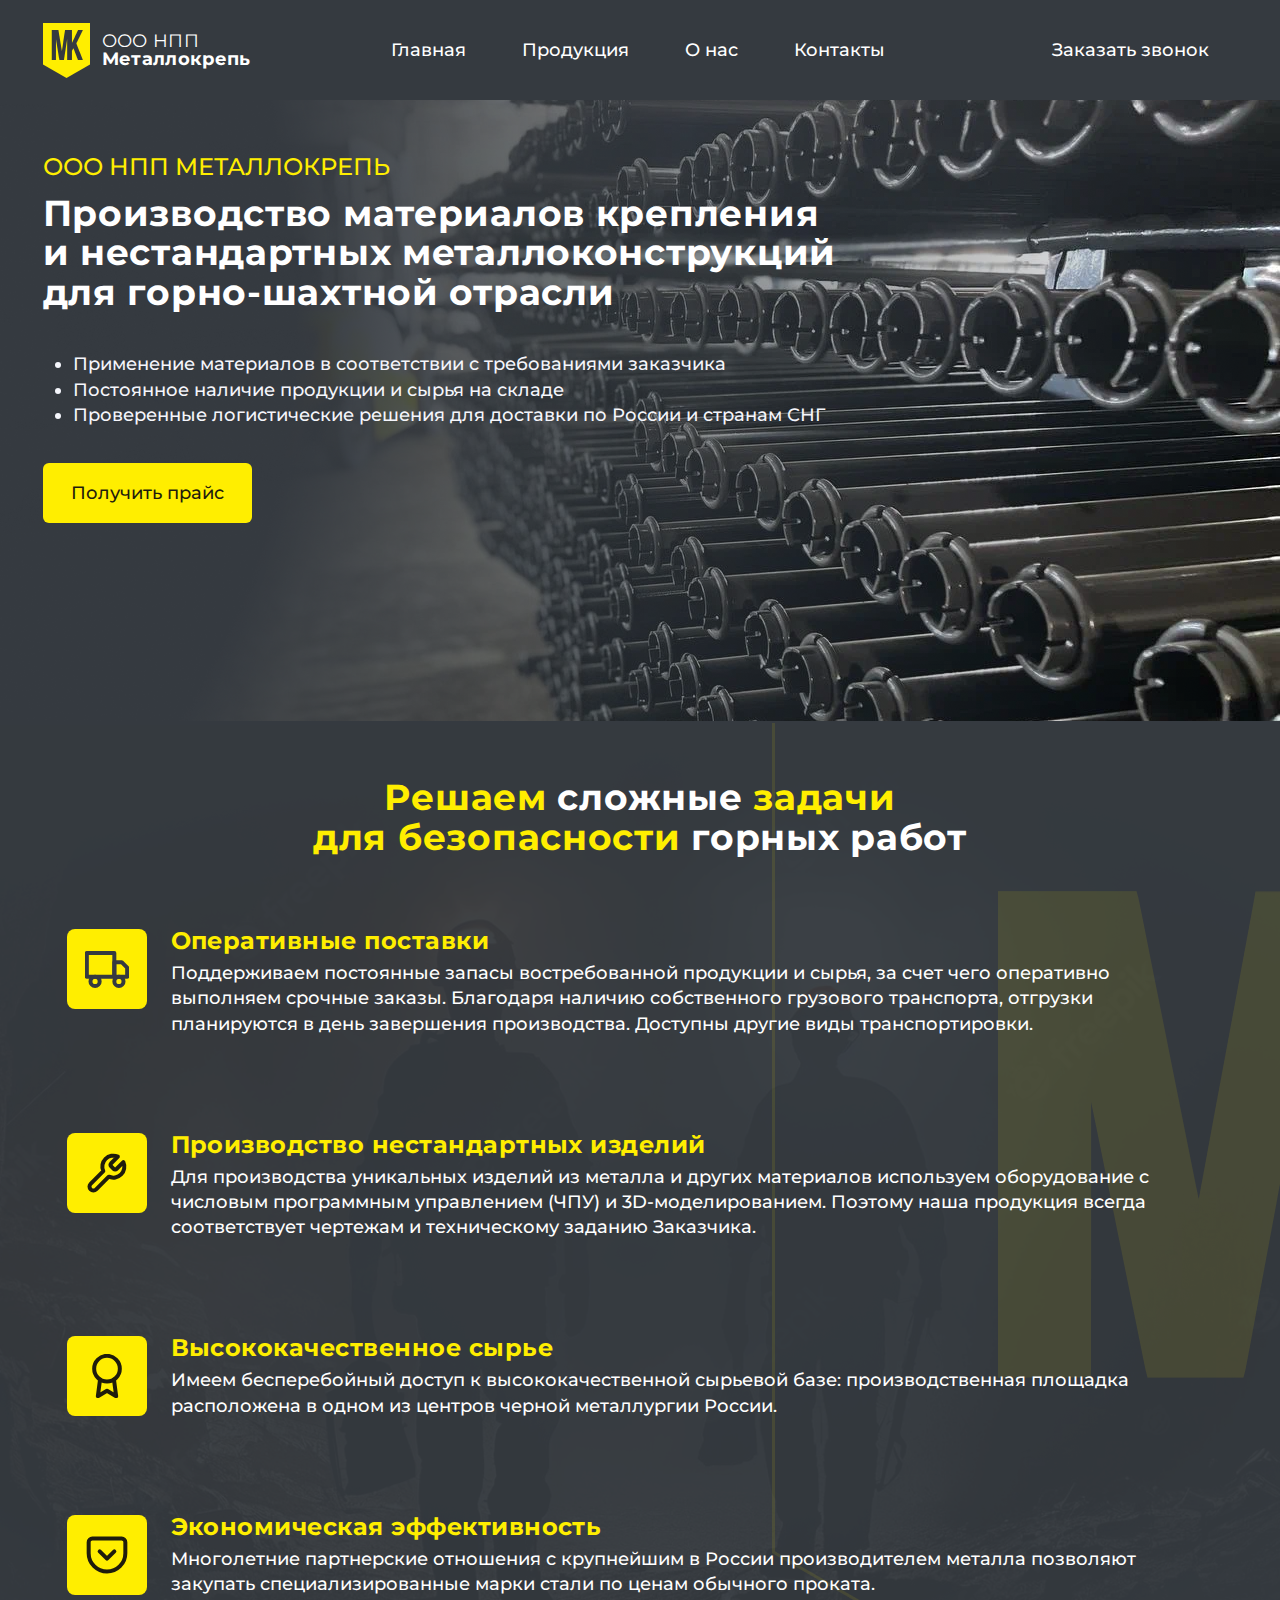
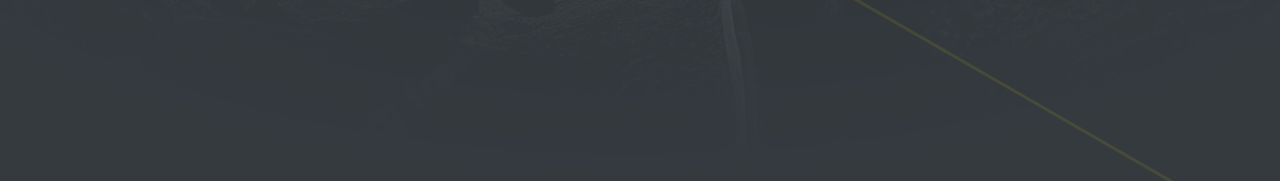
==== front-page.html @ 23a7e516 "feat: add features-section html css" ====
<!DOCTYPE html>
<html lang="en">

<head>
	<title>Металлокрепь</title>
	<meta charset="UTF-8">
	<meta name="viewport" content="width=device-width, initial scale=1.0">
	<link href="https://fonts.googleapis.com/css?family=Montserrat:400,500,700&display=swap" rel="stylesheet" />
	<link rel="stylesheet" href="/assets/css/style.css">
	<link rel="stylesheet" href="https://cdnjs.cloudflare.com/ajax/libs/font-awesome/6.4.0/css/all.min.css"
		integrity="sha512-iecdLmaskl7CVkqkXNQ/ZH/XLlvWZOJyj7Yy7tcenmpD1ypASozpmT/E0iPtmFIB46ZmdtAc9eNBvH0H/ZpiBw=="
		crossorigin="anonymous" referrerpolicy="no-referrer" />
</head>

<!-- <form class="form-main" action="#">
	<div class="form-main__caption P2">
		<p class="form-main__caption-title">В комплекс работ входит:</p>
		<ul class="form-main__caption-list">
			<li class="form-main__list-item">Анализ материалов</li>
			<li class="form-main__list-item">Создание инженерной 3D-модели</li>
			<li class="form-main__list-item">Разработка конструкторской документации</li>
			<li class="form-main__list-item">Изготовление и тестирование прототипа изделия</li>
		</ul>
	</div>
	<h3 class="form-main__title H3"></h3>
	<input class="form-main__name B1" type="text" name="name" placeholder="Имя" required>
	<input class="form-main__phonenumber B1" type="tel" name="phone" placeholder="Ваш номер" required>
	<button name="form-sender" class="form-main__button button button_black" type="submit"
		value="ok"></button>
</form> -->

<!-- <div class="list-item">
	<div class="list-item__content">
		<div class="list-item__title H3"></div>
		<div class="list-item__text P2"></div>
	</div>
</div> -->

<body>
	<div class="wrapper">
		<header class="header">
			<div class="header__container">
				<a href="#" class="header__logo">
					<div class="header__logo-img"><img src="/assets/images/logo.svg" alt=""></div>
					<h4 class="header__logo-text H4"><span>ООО НПП</span><br>Металлокрепь</h4>
				</a>
				<nav class="header__menu">
					<ul class="header__menu-list">
						<li class="header__menu-list-item"><a class="ghost-button" href="#">Главная</a></li>
						<li class="header__menu-list-item"><a class="ghost-button" href="#">Продукция</a></li>
						<li class="header__menu-list-item"><a class="ghost-button" href="#">О нас</a></li>
						<li class="header__menu-list-item"><a class="ghost-button" href="#">Контакты</a></li>
					</ul>
				</nav>
				<a href="#" class="header__button ghost-button">Заказать звонок</a>
			</div>
		</header>
		<main class="main">
			<section class="intro">
				<div class="intro__container">
					<div class="intro__content">
						<p class="intro__caption P1">ООО НПП МЕТАЛЛОКРЕПЬ</p>
						<h2 class="intro__title H2">Производство материалов крепления и нестандартных металлоконструкций для
							горно-шахтной отрасли</h2>
						<ul class="intro__list P2">
							<li class="intro__list-item">Применение материалов в соответствии с требованиями заказчика</li>
							<li class="intro__list-item">Постоянное наличие продукции и сырья на складе</li>
							<li class="intro__list-item">Проверенные логистические решения для доставки по России и странам СНГ
							</li>
						</ul>
						<a href="#" class="intro__button button button_yellow">Получить прайс</a>
					</div>
				</div>
			</section>
			<section class="features">
				<div class="features__container">
					<h2 class="features__title H2">Решаем <span>сложные</span> задачи<br>для безопасности <span>горных	работ</span></h2>
					<ul class="features__list">
						<li class="features__list-item list-item list-item_truck">
							<div class="list-item__content">
								<h3 class="list-item__title H3">Оперативные поставки</h3>
								<p class="list-item__text P2">Поддерживаем постоянные запасы востребованной продукции и сырья, за счет чего оперативно выполняем срочные заказы. Благодаря наличию собственного грузового транспорта, отгрузки планируются в день завершения производства. Доступны другие виды транспортировки.</p>
							</div>
						</li>
						<li class="features__list-item list-item list-item_spanner">
							<div class="list-item__content">
								<h3 class="list-item__title H3">Производство нестандартных изделий</h3>
								<p class="list-item__text P2">Для производства уникальных изделий из металла и других материалов используем оборудование с числовым программным управлением (ЧПУ) и 3D-моделированием. Поэтому наша продукция всегда соответствует чертежам и техническому заданию Заказчика.</p>
							</div>
						</li>
						<li class="features__list-item list-item list-item_award">
							<div class="list-item__content">
								<h3 class="list-item__title H3">Высококачественное сырье</h3>
								<p class="list-item__text P2">Имеем бесперебойный доступ к высококачественной сырьевой базе: производственная площадка расположена в одном из центров черной металлургии России.</p>
							</div>
						</li>
						<li class="features__list-item list-item list-item_pocket">
							<div class="list-item__content">
								<h3 class="list-item__title H3">Экономическая эффективность</h3>
								<p class="list-item__text P2">Многолетние партнерские отношения с крупнейшим в России производителем металла позволяют закупать специализированные марки стали по ценам обычного проката.</p>
							</div>
						</li>
					</ul>
				</div>
			</section>
			<section class="">
				<div class="__container">
				</div>
			</section>
			<section class="">
				<div class="__container">
				</div>
			</section>
			<section class="">
				<div class="__container">
				</div>
			</section>
			<section class="">
				<div class="__container">
				</div>
			</section>
		</main>
		<footer class="footer">
			<div class="footer__container">
			</div>
		</footer>
	</div>
</body>

</html>
---- assets/css/style.css ----
.form-main__phonenumber, .form-main__name {
  padding: 17px;
  color: var(--text-light);
  border-radius: 4px;
  background: var(--additional-blue-light);
}

/* ---------- support styles ---------- */
:root {
  --additional-white: #fff;
  --primary-yelow: #fe0;
  --additional-blue-light: #f5f6fc;
  --text-light: #353a40;
  --text-dark: #1f1c0c;
  --size-regular: 18px;
  --size-medium: 24px;
  --size-large: 36px;
}

html {
  scroll-behavior: smooth;
}

body {
  font-family: Montserrat;
}

.wrapper {
  min-height: 100%;
  display: flex;
  flex-direction: column;
  overflow: hidden;
  background-color: var(--text-light);
}
.wrapper .main {
  flex: 1 1 auto;
}

[class*=_container] {
  max-width: 1195px;
  margin: 0px auto;
  padding: 0 16px;
  box-sizing: content-box;
}

/* ---------- nulling styles ---------- */
* {
  padding: 0;
  margin: 0;
  border: 0;
}

*, *:before, *:after {
  box-sizing: border-box;
}

:focus, :active {
  outline: none;
}

a:focus, a:active {
  outline: none;
}

nav, footer, header, aside {
  display: block;
}

html, body {
  height: 100%;
  width: 100%;
  font-size: 100%;
  line-height: 1;
  font-size: 16px;
  -ms-text-size-adjust: 100%;
  -moz-text-size-adjust: 100%;
  -webkit-text-size-adjust: 100%;
}

input, button, textarea {
  font-family: inherit;
  margin: 0;
  box-sizing: border-box;
  width: 100%;
}

input::-ms-clear {
  display: none;
}

button {
  cursor: pointer;
}

button::-moz-focus-inner {
  padding: 0;
  border: 0;
}

a, a:visited {
  text-decoration: none;
}

a:hover {
  text-decoration: none;
}

ul li {
  list-style: none;
}

img {
  vertical-align: top;
}

h1, h2, h3, h4, h5, h6 {
  font-size: inherit;
  font-weight: inherit;
}

* {
  -webkit-tap-highlight-color: transparent;
}

/* ---------- bem blocks ---------- */ /* ---------- header ---------- */
.header {
  background: var(--text-light);
  position: absolute;
  top: 0;
  left: 0;
  width: 100%;
}
.header a {
  color: var(--additional-white);
}
.header__container {
  display: flex;
  align-items: center;
  justify-content: space-between;
  padding: 20px 0;
}
.header__logo {
  display: flex;
  align-items: center;
  gap: 12px;
}
.header__logo-text span {
  font-weight: 400;
}
.header__menu-list {
  display: flex;
  align-items: center;
}
.header__menu-list-item a {
  display: inline-block;
  height: 100%;
  width: 100%;
}

/* ---------- footer ---------- */
.H2 {
  font-family: Montserrat;
  font-size: var(--size-large);
  font-style: normal;
  font-weight: 700;
  line-height: 110%; /* 39.6px */
  letter-spacing: 0.72px;
}

.H3 {
  font-family: Montserrat;
  font-size: var(--size-medium);
  font-style: normal;
  font-weight: 700;
  line-height: 100%; /* 24px */
  letter-spacing: 0.48px;
}

.H4 {
  font-family: Montserrat;
  font-size: var(--size-regular);
  font-style: normal;
  font-weight: 700;
  line-height: 100%;
  letter-spacing: 0.36px;
}

.P1 {
  font-family: Montserrat;
  font-size: var(--size-medium);
  font-style: normal;
  font-weight: 500;
  line-height: 140%; /* 33.6px */
}

.P2 {
  font-family: Montserrat;
  font-size: var(--size-regular);
  font-style: normal;
  font-weight: 500;
  line-height: 140%; /* 25.2px */
}

.B1 {
  font-family: Montserrat;
  font-size: 18px;
  font-style: normal;
  font-weight: 500;
  line-height: normal;
}

.section-title {
  text-align: center;
  font-family: Montserrat;
  font-size: 48px;
  font-style: normal;
  font-weight: 700;
  line-height: 110%; /* 52.8px */
  letter-spacing: 0.96px;
  text-transform: uppercase;
}
.section-title_yellow {
  color: var(--primary-yelow);
}
.section-title_grey {
  color: var(--text-light);
}

.button {
  font-weight: 500;
  font-size: var(--size-regular);
  display: inline-flex;
  padding: 17px 24px;
  justify-content: center;
  align-items: center;
  border-radius: 6px;
  border: 4px solid rgba(255, 255, 255, 0);
  transition: color 0.3s, background 0.3s, border 0.3s;
}
.button_yellow {
  color: var(--text-dark);
  background: var(--primary-yelow);
}
.button_black {
  color: var(--additional-white);
  background: var(--text-dark);
}
.button:hover {
  background: #3dbf00;
  color: var(--additional-white);
}
.button:active {
  color: var(--text-dark);
  background: var(--primary-yelow);
  border: 4px solid rgba(56, 176, 0, 0.25);
}

.ghost-button {
  font-size: var(--size-regular);
  padding: 17px 24px;
  font-weight: 500;
  border-radius: 6px;
  border: 4px solid rgba(255, 255, 255, 0);
  transition: border 0.3s, color 0.3s;
}
.ghost-button:hover {
  color: var(--primary-yelow);
}
.ghost-button:active {
  border: 4px solid rgba(56, 176, 0, 0.25);
}

.list-item {
  display: flex;
  padding: 24px;
  gap: 24px;
}
.list-item__title {
  color: var(--primary-yelow);
}
.list-item__title:not(:last-child) {
  margin: 0px 0px 8px 0px;
}
.list-item__text {
  color: var(--additional-white);
}
.list-item::before {
  content: "";
  display: block;
  width: 80px;
  height: 80px;
  flex-shrink: 0;
  color: #353a40;
  background-color: var(--primary-yelow, #fe0);
  background-position: center;
  background-repeat: no-repeat;
  border-radius: 8px;
}
.list-item_truck::before {
  background-image: url(/assets/images/features/icons/truck.svg);
}
.list-item_spanner::before {
  background-image: url(/assets/images/features/icons/spanner.svg);
}
.list-item_award::before {
  background-image: url(/assets/images/features/icons/award.svg);
}
.list-item_pocket::before {
  background-image: url(/assets/images/features/icons/pocket.svg);
}
.list-item_file-text::before {
  background-image: url(/assets/images/about/icons/file-text.svg);
}
.list-item_settings::before {
  background-image: url(/assets/images/about/icons/settings.svg);
}
.list-item_star::before {
  background-image: url(/assets/images/about/icons/star.svg);
}

.li-check {
  display: flex;
  align-items: center;
  gap: 12px;
}
.li-check::before {
  content: "";
  display: block;
  width: 24px;
  height: 24px;
  flex-shrink: 0;
}
.li-check_white::before {
  background-image: url("data:image/svg+xml,%3Csvg xmlns='http://www.w3.org/2000/svg' width='25' height='25' viewBox='0 0 25 25' fill='none'%3E%3Cpath d='M20.5 6.24023L9.5 17.2402L4.5 12.2402' stroke='white' stroke-width='2' stroke-linecap='round' stroke-linejoin='round'/%3E%3C/svg%3E");
}
.li-check_yellow::before {
  background-image: url("data:image/svg+xml,%3Csvg xmlns='http://www.w3.org/2000/svg' width='24' height='25' viewBox='0 0 24 25' fill='none'%3E%3Cpath d='M20 6.5L9 17.5L4 12.5' stroke='%23FFEE00' stroke-width='2' stroke-linecap='round' stroke-linejoin='round'/%3E%3C/svg%3E");
}
.li-check_dark::before {
  background-image: url("data:image/svg+xml,%3Csvg xmlns='http://www.w3.org/2000/svg' width='25' height='24' viewBox='0 0 25 24' fill='none'%3E%3Cpath d='M20.5 6L9.5 17L4.5 12' stroke='%231F1C0C' stroke-width='2' stroke-linecap='round' stroke-linejoin='round'/%3E%3C/svg%3E");
}

.form-main {
  padding: 24px;
  max-width: 516px;
  padding: 24px;
  border-radius: 8px;
  background: var(--text-light);
  box-shadow: 0px 16px 64px 0px rgba(30, 47, 64, 0.09);
}
.form-main_hidden-caption .form-main__caption {
  display: none;
}
.form-main__caption {
  color: var(--additional-white);
  margin: 0px 0px 20px 0px;
}
.form-main__caption-title {
  font-weight: 700;
}
.form-main__caption-list {
  padding: 0 0 0 25px;
}
.form-main__list-item {
  list-style: disc;
}
.form-main__title {
  color: var(--additional-white);
  margin: 0px 0px 24px 0px;
}
.form-main__name {
  margin: 0px 0px 12px 0px;
}
.form-main__phonenumber {
  margin: 0px 0px 24px 0px;
}
.form-main__button {
  margin: 0px 0px 22px 0px;
}

/* =================================== intro =================================== */
.intro {
  background: url(/assets/images/intro_bg.png) right center no-repeat;
  padding: 150px 0 200px;
}
.intro__content {
  max-width: 813px;
}
.intro__caption {
  color: var(--primary-yelow);
  text-transform: uppercase;
  margin: 0px 0px 10px 0px;
}
.intro__title {
  color: var(--additional-white);
  margin: 0px 0px 40px 0px;
}
.intro__list {
  color: var(--additional-blue-light);
  padding: 0 0 0 30px;
  margin: 0px 0px 35px 0px;
}
.intro__list-item {
  list-style: disc;
}
.intro__button {
  display: inline-block;
}

/* =================================== features =================================== */
.features {
  padding: 55px 0 160px;
  background: url(/assets/images/features/features_bg_logo.png) right center no-repeat, url(/assets/images/features/features_bg.png) center no-repeat;
}
.features__title {
  color: var(--primary-yelow);
  text-align: center;
  max-width: 681px;
  margin: 0px auto 48px;
}
.features__title span {
  color: var(--additional-white);
}
.features__list-item:not(:last-child) {
  margin: 0px 0px 48px 0px;
}

/* ---------- media quaries ---------- */
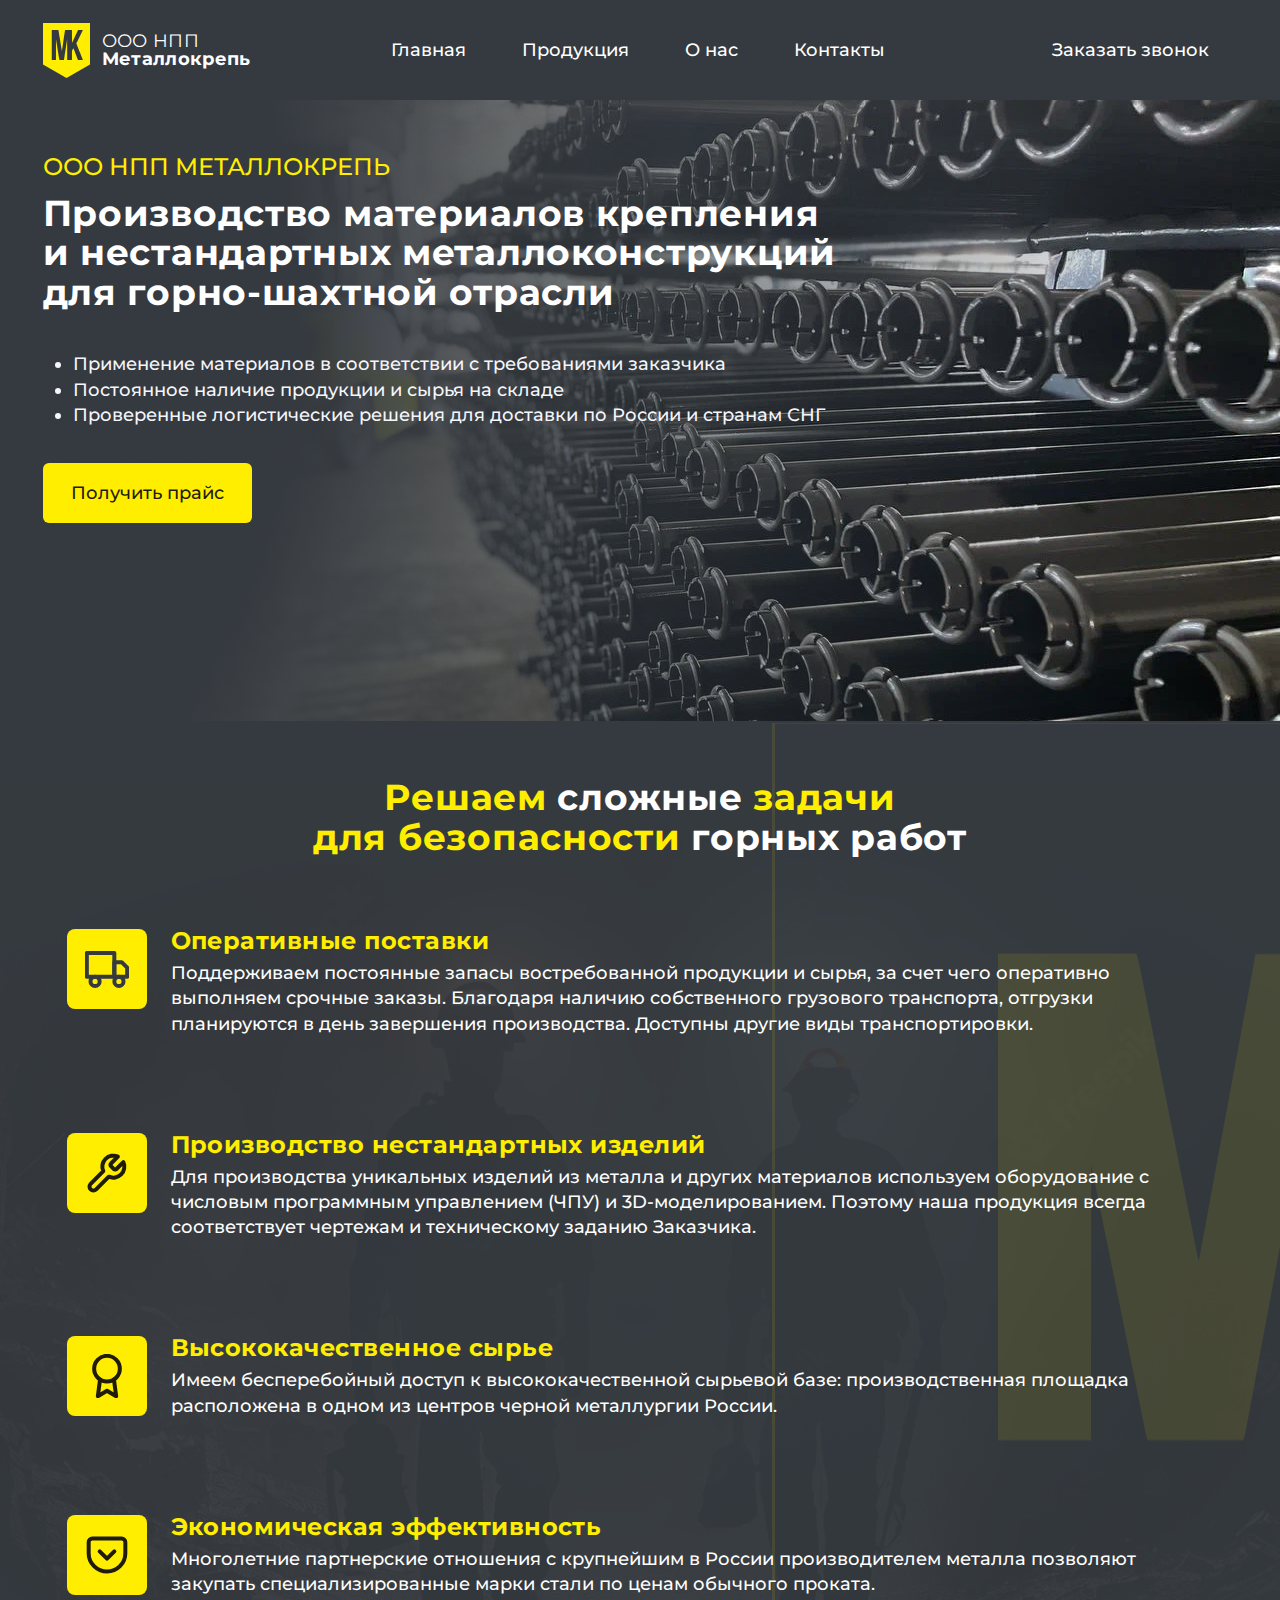
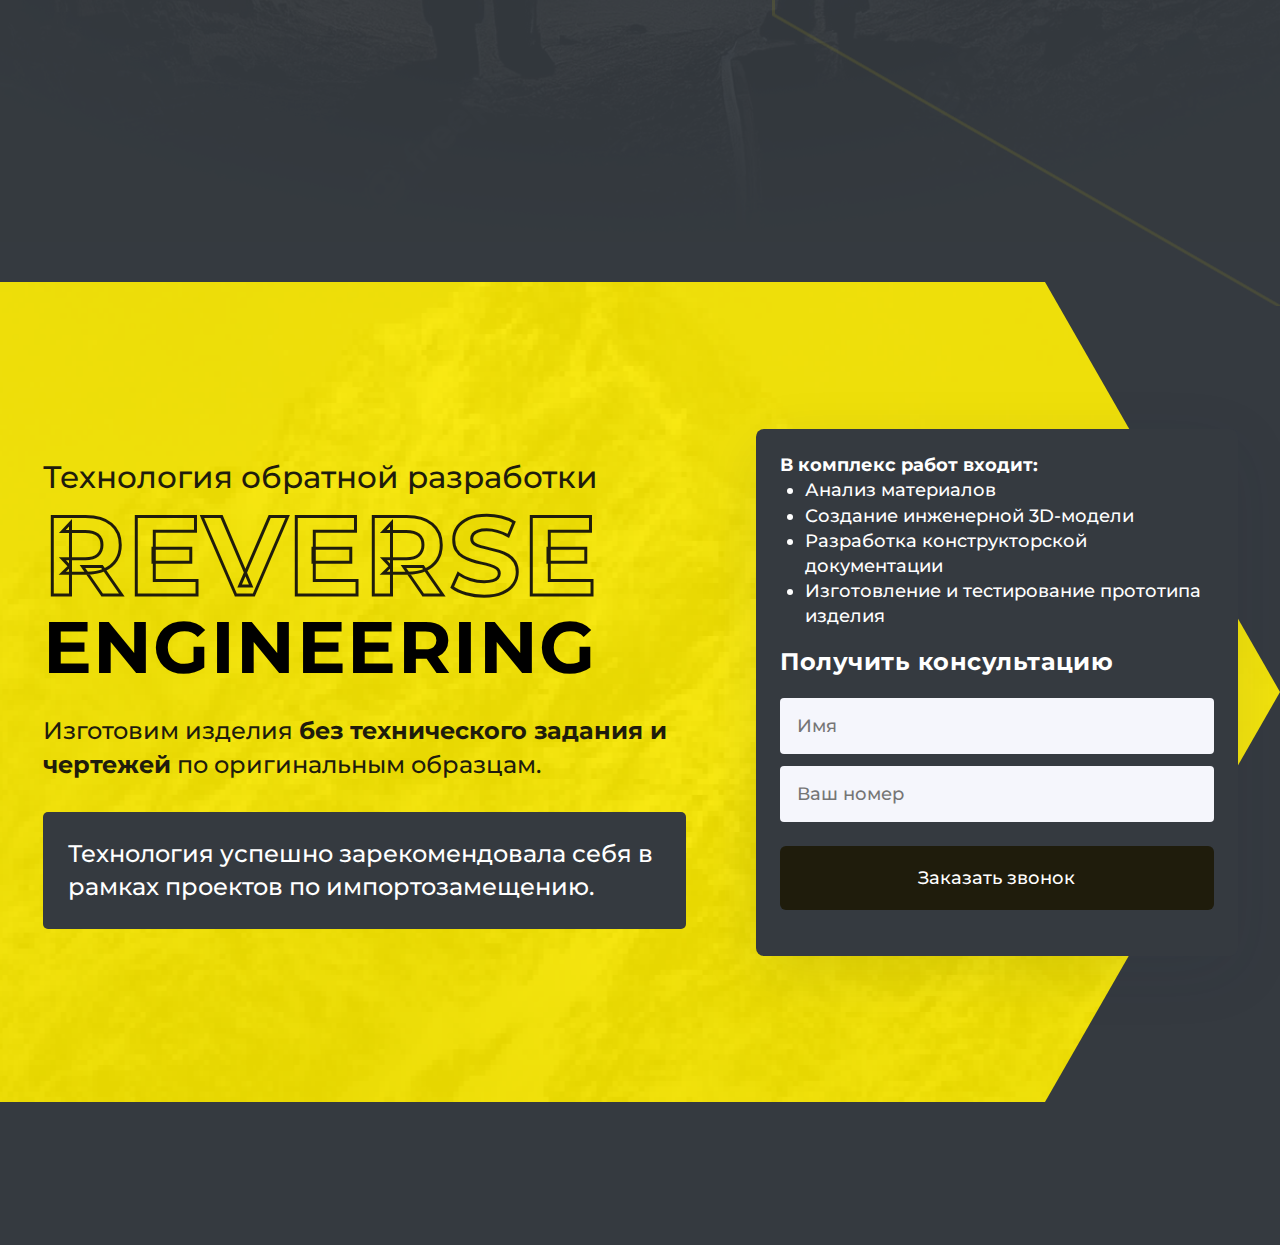
==== commit f628db3a: "feat: add technology section html css, add arrow-bg component" ====
--- a/front-page.html
+++ b/front-page.html
@@ -60,8 +60,8 @@
 				<div class="intro__container">
 					<div class="intro__content">
 						<p class="intro__caption P1">ООО НПП МЕТАЛЛОКРЕПЬ</p>
-						<h2 class="intro__title H2">Производство материалов крепления и нестандартных металлоконструкций для
-							горно-шахтной отрасли</h2>
+						<h1 class="intro__title H2">Производство материалов крепления и нестандартных металлоконструкций для
+							горно-шахтной отрасли</h1>
 						<ul class="intro__list P2">
 							<li class="intro__list-item">Применение материалов в соответствии с требованиями заказчика</li>
 							<li class="intro__list-item">Постоянное наличие продукции и сырья на складе</li>
@@ -103,8 +103,32 @@
 					</ul>
 				</div>
 			</section>
-			<section class="">
-				<div class="__container">
+			<section class="technology">
+				<div class="technology__container">
+					<div class="technology__content">
+						<div class="technology__titles">
+							<h2 class="technology__title">Технология обратной разработки</h2>
+							<h2 class="technology__subtitle"><span class="transparent">Reverse</span><span class="bold">engineering</span></h2>
+						</div>
+						<p class="technology__text P1">Изготовим изделия <span>без технического задания и чертежей</span> по оригинальным образцам.</p>
+						<p class="technology__text technology__text_custom P1">Технология успешно зарекомендовала себя в рамках проектов по импортозамещению.</p>
+					</div>
+					<form class="technology__form form-main" action="#">
+						<div class="form-main__caption P2">
+							<p class="form-main__caption-title">В комплекс работ входит:</p>
+							<ul class="form-main__caption-list">
+								<li class="form-main__list-item">Анализ материалов</li>
+								<li class="form-main__list-item">Создание инженерной 3D-модели</li>
+								<li class="form-main__list-item">Разработка конструкторской документации</li>
+								<li class="form-main__list-item">Изготовление и тестирование прототипа изделия</li>
+							</ul>
+						</div>
+						<h3 class="form-main__title H3">Получить консультацию</h3>
+						<input class="form-main__name B1" type="text" name="name" placeholder="Имя" required>
+						<input class="form-main__phonenumber B1" type="tel" name="phone" placeholder="Ваш номер" required>
+						<button name="form-sender" class="form-main__button button button_black" type="submit"	value="ok">Заказать звонок</button>
+					</form>
+					<div class="technology__arrow arrow-bg"></div>
 				</div>
 			</section>
 			<section class="">
--- a/assets/css/style.css
+++ b/assets/css/style.css
@@ -341,7 +341,6 @@
 }
 
 .form-main {
-  padding: 24px;
   max-width: 516px;
   padding: 24px;
   border-radius: 8px;
@@ -378,6 +377,31 @@
   margin: 0px 0px 22px 0px;
 }
 
+.arrow-bg {
+  position: absolute;
+  left: 0;
+  right: 0;
+  z-index: 1;
+  height: 820px;
+  background: url(/assets/images/arrow-bg/arrow-bg.png) center/cover no-repeat, var(--primary-yelow);
+}
+.arrow-bg::before, .arrow-bg::after {
+  position: absolute;
+  right: 0;
+  content: "";
+  width: 0;
+  height: 0;
+  border-left: 235px solid transparent;
+}
+.arrow-bg::before {
+  top: 0;
+  border-top: 410px solid var(--text-light);
+}
+.arrow-bg::after {
+  bottom: 0;
+  border-bottom: 410px solid var(--text-light);
+}
+
 /* =================================== intro =================================== */
 .intro {
   background: url(/assets/images/intro_bg.png) right center no-repeat;
@@ -409,7 +433,9 @@
 
 /* =================================== features =================================== */
 .features {
-  padding: 55px 0 160px;
+  padding: 55px 0 285px;
+  position: relative;
+  z-index: 2;
   background: url(/assets/images/features/features_bg_logo.png) right center no-repeat, url(/assets/images/features/features_bg.png) center no-repeat;
 }
 .features__title {
@@ -425,4 +451,62 @@
   margin: 0px 0px 48px 0px;
 }
 
+/* =================================== technology =================================== */
+.technology {
+  padding: 123px 0 289px;
+  position: relative;
+}
+.technology__container {
+  display: flex;
+  align-items: center;
+  gap: 70px;
+}
+.technology__content {
+  position: relative;
+  z-index: 2;
+  display: flex;
+  flex-direction: column;
+  /* max-width: 608px; */
+  gap: 30px;
+}
+.technology__title {
+  color: var(--text-dark);
+  font-size: 31.016px;
+  font-weight: 500;
+  line-height: 140%; /* 43.423px */
+}
+.technology__subtitle {
+  font-weight: 700;
+  text-transform: uppercase;
+}
+.technology__subtitle span {
+  display: block;
+}
+.technology__text {
+  color: var(--text-dark);
+}
+.technology__text span {
+  font-weight: 700;
+}
+.technology__text_custom {
+  padding: 25px;
+  color: var(--additional-white);
+  border-radius: 5px;
+  background: var(--text-light);
+}
+.technology__form {
+  position: relative;
+  z-index: 2;
+}
+.technology .transparent {
+  font-size: 112px;
+  color: transparent;
+  -webkit-text-stroke: 3px #1f1c0c;
+  letter-spacing: 2.24px;
+}
+.technology .bold {
+  font-size: 72.897px;
+  letter-spacing: 1.458px;
+}
+
 /* ---------- media quaries ---------- */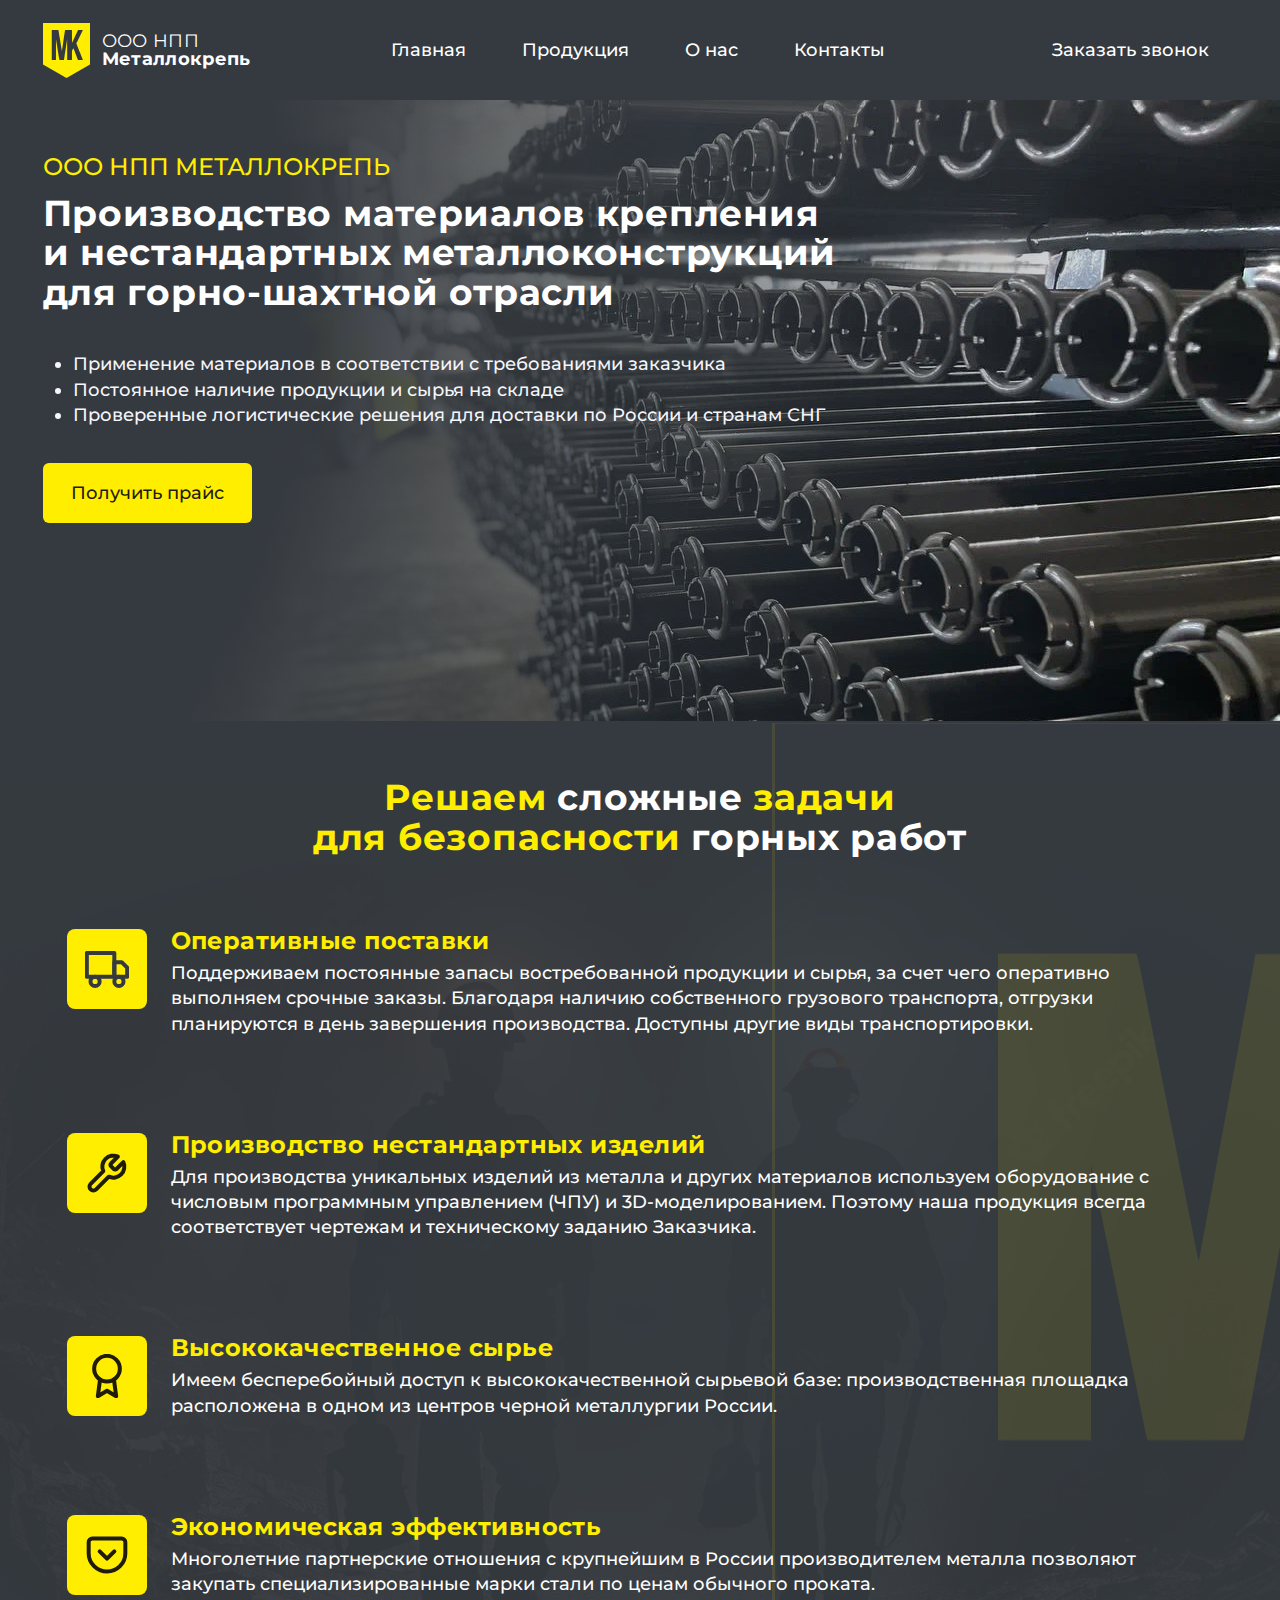
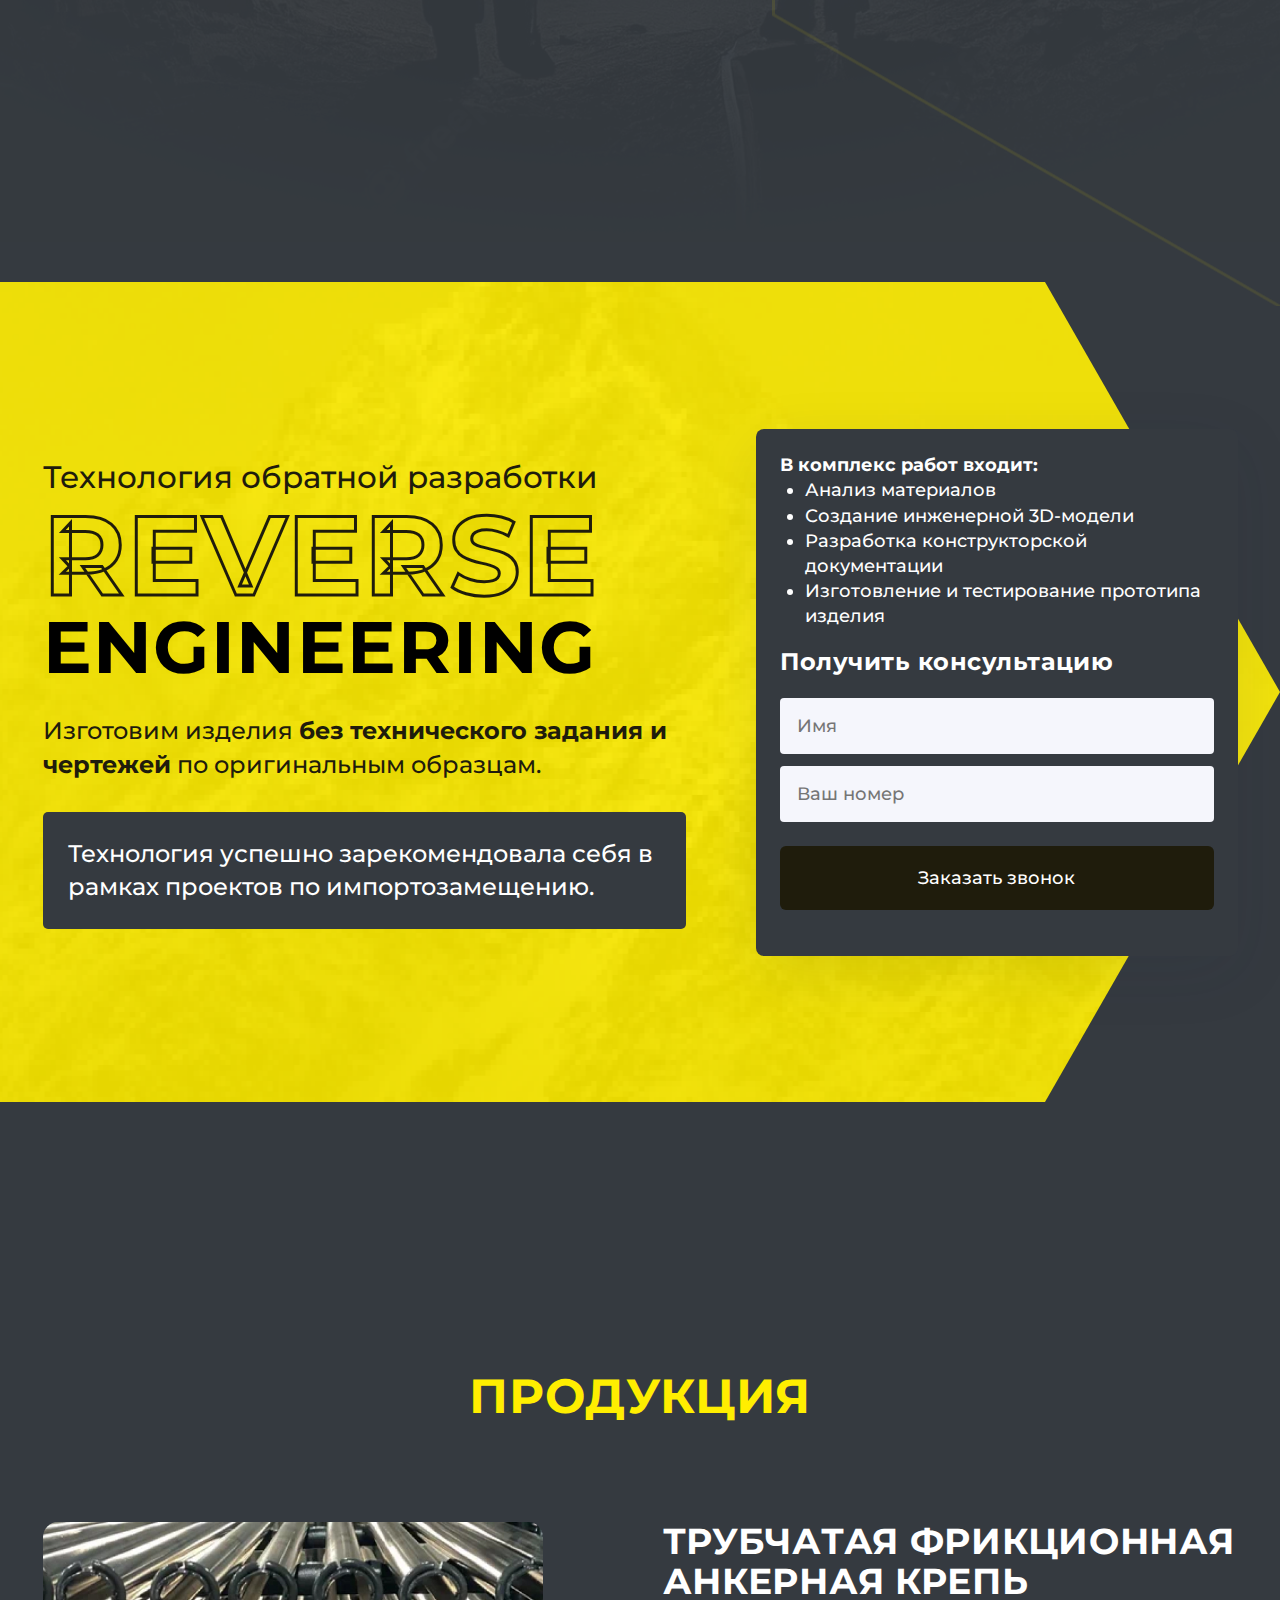
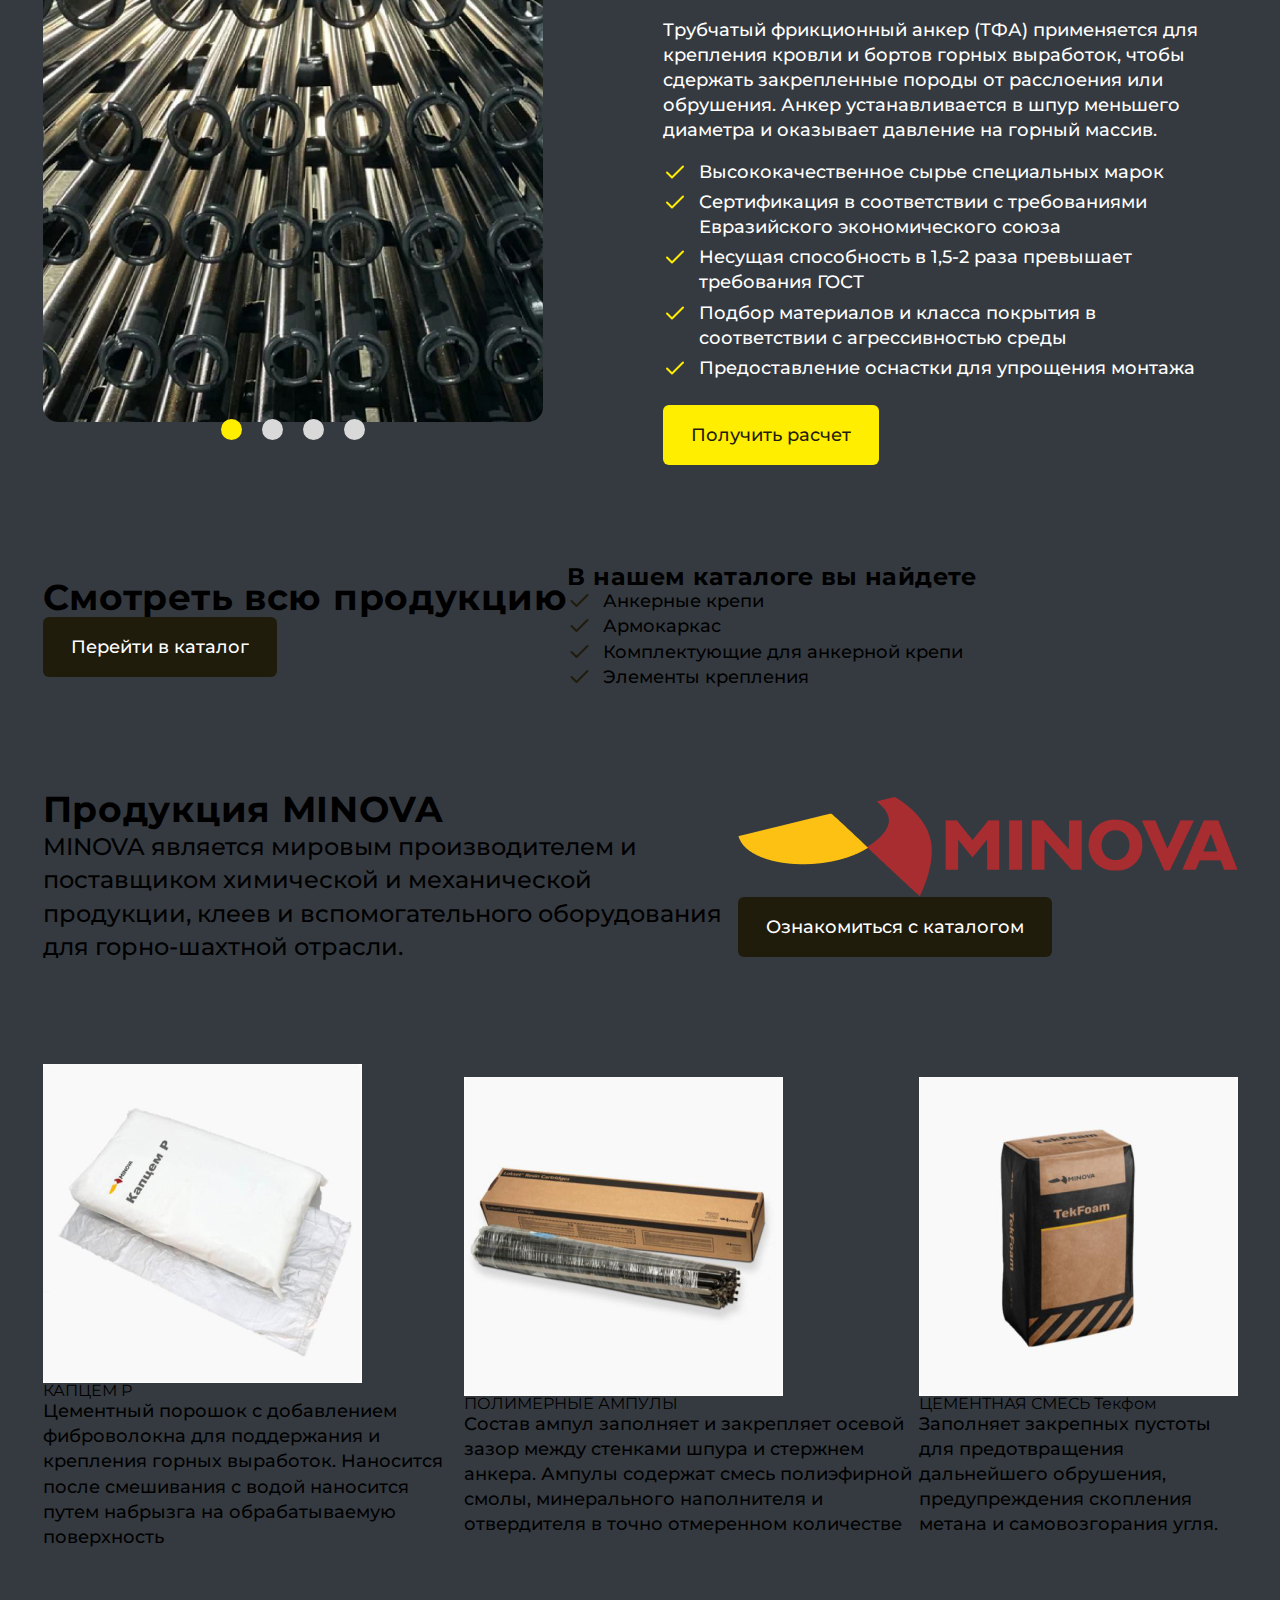
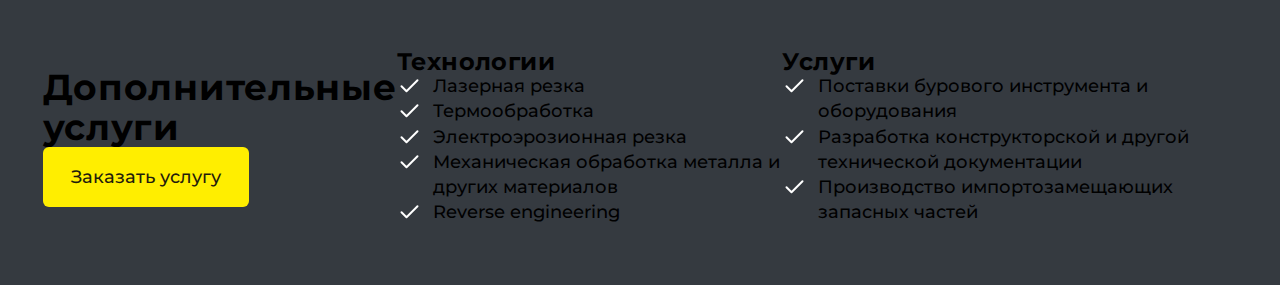
==== commit d604074f: "feat: add html, add swiper, add example-block styles" ====
--- a/front-page.html
+++ b/front-page.html
@@ -7,9 +7,7 @@
 	<meta name="viewport" content="width=device-width, initial scale=1.0">
 	<link href="https://fonts.googleapis.com/css?family=Montserrat:400,500,700&display=swap" rel="stylesheet" />
 	<link rel="stylesheet" href="/assets/css/style.css">
-	<link rel="stylesheet" href="https://cdnjs.cloudflare.com/ajax/libs/font-awesome/6.4.0/css/all.min.css"
-		integrity="sha512-iecdLmaskl7CVkqkXNQ/ZH/XLlvWZOJyj7Yy7tcenmpD1ypASozpmT/E0iPtmFIB46ZmdtAc9eNBvH0H/ZpiBw=="
-		crossorigin="anonymous" referrerpolicy="no-referrer" />
+	<link rel="stylesheet" href="/assets/css/swiper.css">
 </head>
 
 <!-- <form class="form-main" action="#">
@@ -74,30 +72,39 @@
 			</section>
 			<section class="features">
 				<div class="features__container">
-					<h2 class="features__title H2">Решаем <span>сложные</span> задачи<br>для безопасности <span>горных	работ</span></h2>
+					<h2 class="features__title H2">Решаем <span>сложные</span> задачи<br>для безопасности <span>горных
+							работ</span></h2>
 					<ul class="features__list">
 						<li class="features__list-item list-item list-item_truck">
 							<div class="list-item__content">
 								<h3 class="list-item__title H3">Оперативные поставки</h3>
-								<p class="list-item__text P2">Поддерживаем постоянные запасы востребованной продукции и сырья, за счет чего оперативно выполняем срочные заказы. Благодаря наличию собственного грузового транспорта, отгрузки планируются в день завершения производства. Доступны другие виды транспортировки.</p>
+								<p class="list-item__text P2">Поддерживаем постоянные запасы востребованной продукции и сырья,
+									за счет чего оперативно выполняем срочные заказы. Благодаря наличию собственного грузового
+									транспорта, отгрузки планируются в день завершения производства. Доступны другие виды
+									транспортировки.</p>
 							</div>
 						</li>
 						<li class="features__list-item list-item list-item_spanner">
 							<div class="list-item__content">
 								<h3 class="list-item__title H3">Производство нестандартных изделий</h3>
-								<p class="list-item__text P2">Для производства уникальных изделий из металла и других материалов используем оборудование с числовым программным управлением (ЧПУ) и 3D-моделированием. Поэтому наша продукция всегда соответствует чертежам и техническому заданию Заказчика.</p>
+								<p class="list-item__text P2">Для производства уникальных изделий из металла и других материалов
+									используем оборудование с числовым программным управлением (ЧПУ) и 3D-моделированием. Поэтому
+									наша продукция всегда соответствует чертежам и техническому заданию Заказчика.</p>
 							</div>
 						</li>
 						<li class="features__list-item list-item list-item_award">
 							<div class="list-item__content">
 								<h3 class="list-item__title H3">Высококачественное сырье</h3>
-								<p class="list-item__text P2">Имеем бесперебойный доступ к высококачественной сырьевой базе: производственная площадка расположена в одном из центров черной металлургии России.</p>
+								<p class="list-item__text P2">Имеем бесперебойный доступ к высококачественной сырьевой базе:
+									производственная площадка расположена в одном из центров черной металлургии России.</p>
 							</div>
 						</li>
 						<li class="features__list-item list-item list-item_pocket">
 							<div class="list-item__content">
 								<h3 class="list-item__title H3">Экономическая эффективность</h3>
-								<p class="list-item__text P2">Многолетние партнерские отношения с крупнейшим в России производителем металла позволяют закупать специализированные марки стали по ценам обычного проката.</p>
+								<p class="list-item__text P2">Многолетние партнерские отношения с крупнейшим в России
+									производителем металла позволяют закупать специализированные марки стали по ценам обычного
+									проката.</p>
 							</div>
 						</li>
 					</ul>
@@ -108,10 +115,13 @@
 					<div class="technology__content">
 						<div class="technology__titles">
 							<h2 class="technology__title">Технология обратной разработки</h2>
-							<h2 class="technology__subtitle"><span class="transparent">Reverse</span><span class="bold">engineering</span></h2>
-						</div>
-						<p class="technology__text P1">Изготовим изделия <span>без технического задания и чертежей</span> по оригинальным образцам.</p>
-						<p class="technology__text technology__text_custom P1">Технология успешно зарекомендовала себя в рамках проектов по импортозамещению.</p>
+							<h2 class="technology__subtitle"><span class="transparent">Reverse</span><span
+									class="bold">engineering</span></h2>
+						</div>
+						<p class="technology__text P1">Изготовим изделия <span>без технического задания и чертежей</span> по
+							оригинальным образцам.</p>
+						<p class="technology__text technology__text_custom P1">Технология успешно зарекомендовала себя в
+							рамках проектов по импортозамещению.</p>
 					</div>
 					<form class="technology__form form-main" action="#">
 						<div class="form-main__caption P2">
@@ -126,13 +136,120 @@
 						<h3 class="form-main__title H3">Получить консультацию</h3>
 						<input class="form-main__name B1" type="text" name="name" placeholder="Имя" required>
 						<input class="form-main__phonenumber B1" type="tel" name="phone" placeholder="Ваш номер" required>
-						<button name="form-sender" class="form-main__button button button_black" type="submit"	value="ok">Заказать звонок</button>
+						<button name="form-sender" class="form-main__button button button_black" type="submit"
+							value="ok">Заказать звонок</button>
 					</form>
 					<div class="technology__arrow arrow-bg"></div>
 				</div>
 			</section>
-			<section class="">
-				<div class="__container">
+			<section class="products">
+				<div class="products__container">
+					<div class="products__title section-title section-title_yellow">Продукция</div>
+					<div class="products__example">
+						<div class="products__example-slider swiper">
+							<div class="swiper-wrapper">
+								<div class="swiper-slide"><img src="/assets/images/products/product_slider_photo.jpg" alt="">
+								</div>
+								<div class="swiper-slide"><img src="/assets/images/products/product_slider_photo.jpg" alt="">
+								</div>
+								<div class="swiper-slide"><img src="/assets/images/products/product_slider_photo.jpg" alt="">
+								</div>
+								<div class="swiper-slide"><img src="/assets/images/products/product_slider_photo.jpg" alt="">
+								</div>
+							</div>
+							<div class="swiper-pagination"></div>
+						</div>
+						<div class="products__example-content">
+							<h2 class="products__example-title H2">Трубчатая фрикционная анкерная крепь</h2>
+							<div class="products__example-text">
+								<p class="products__example-description P2">Трубчатый фрикционный анкер (ТФА) применяется для
+									крепления кровли и бортов горных выработок, чтобы сдержать закрепленные породы от расслоения
+									или обрушения. Анкер устанавливается в шпур меньшего диаметра и оказывает давление на горный
+									массив.</p>
+								<ul class="products__example-list">
+									<li class="products__example-list-item li-check li-check_yellow P2">Высококачественное сырье
+										специальных марок</li>
+									<li class="products__example-list-item li-check li-check_yellow P2">Сертификация в соответствии с
+										требованиями Евразийского экономического союза</li>
+									<li class="products__example-list-item li-check li-check_yellow P2">Несущая способность в 1,5-2 раза
+										превышает требования ГОСТ</li>
+									<li class="products__example-list-item li-check li-check_yellow P2">Подбор материалов и класса
+										покрытия в соответствии с агрессивностью среды</li>
+									<li class="products__example-list-item li-check li-check_yellow P2">Предоставление оснастки для
+										упрощения монтажа</li>
+								</ul>
+							</div>
+							<a href="#" class="products__example__button button button_yellow">Получить расчет</a>
+						</div>
+					</div>
+					<div class="products__catalog">
+						<div class="products__catalog-link">
+							<h2 class="products__catalog-link-title H2">Смотреть всю продукцию</h2>
+							<a href="#" class="products__catalog-link-button button button_black">Перейти в каталог</a>
+						</div>
+						<div class="products__catalog-description">
+							<h3 class="products__catalog-description-title H3">В нашем каталоге вы найдете</h3>
+							<ul class="products__catalog-description-list">
+								<li class="products__catalog-description-list-item li-check li-check_dark P2">Анкерные крепи</li>
+								<li class="products__catalog-description-list-item li-check li-check_dark P2">Армокаркас</li>
+								<li class="products__catalog-description-list-item li-check li-check_dark P2">Комплектующие для анкерной крепи</li>
+								<li class="products__catalog-description-list-item li-check li-check_dark P2">Элементы крепления</li>
+							</ul>
+						</div>
+					</div>
+					<div class="products__minova">
+						<div class="products__minova-content">
+							<div class="products__minova-title H2">Продукция MINOVA</div>
+							<div class="products__minova-description P1"><span>MINOVA</span> является мировым производителем и поставщиком химической и механической продукции, клеев и вспомогательного оборудования для горно-шахтной отрасли.</div>
+						</div>
+						<div class="products__minova-catalog-link">
+							<div class="products__minova-logo"><img src="/assets/images/products/minova-logo.png" alt=""></div>
+							<div class="products__minova-button button button_black">Ознакомиться с каталогом</div>
+						</div>
+					</div>
+					<div class="products__list">
+						<div class="products__list-row">
+							<div class="products__list-item">
+								<div class="products__list-item-img"><img src="/assets/images/products/kapcem-p.jpg" alt=""></div>
+								<h3 class="products__list-item-title">КАПЦЕМ Р</h3>
+								<p class="products__list-item-text P2">Цементный порошок с добавлением фиброволокна для поддержания и крепления горных выработок. Наносится после смешивания с водой наносится путем набрызга на обрабатываемую поверхность</p>
+							</div>
+							<div class="products__list-item">
+								<div class="products__list-item-img"><img src="/assets/images/products/polimernye-ampuly.jpg" alt=""></div>
+								<h3 class="products__list-item-title">ПОЛИМЕРНЫЕ АМПУЛЫ</h3>
+								<p class="products__list-item-text P2">Состав ампул заполняет и закрепляет осевой зазор между стенками шпура и стержнем анкера. Ампулы содержат смесь полиэфирной смолы, минерального наполнителя и отвердителя в точно отмеренном количестве</p>
+							</div>
+							<div class="products__list-item">
+								<div class="products__list-item-img"><img src="/assets/images/products/cement-mix-tekfom.jpg" alt=""></div>
+								<h3 class="products__list-item-title">ЦЕМЕНТНАЯ СМЕСЬ Текфом</h3>
+								<p class="products__list-item-text P2">Заполняет закрепных пустоты для предотвращения дальнейшего обрушения, предупреждения скопления метана и самовозгорания угля.</p>
+							</div>
+						</div>
+					</div>
+					<div class="products__services">
+						<div class="products__services-link">
+							<h2 class="products__services-link-title H2">Дополнительные услуги</h2>
+							<a href="#" class="products__services-link-button button button_yellow">Заказать услугу</a>
+						</div>
+						<div class="products__services-technologies">
+							<h3 class="products__services-technologies-title H3">Технологии</h3>
+							<ul class="products__services-technologies-list">
+								<li class="products__services-technologies-list-item li-check li-check_white P2">Лазерная резка</li>
+								<li class="products__services-technologies-list-item li-check li-check_white P2">Термообработка</li>
+								<li class="products__services-technologies-list-item li-check li-check_white P2">Электроэрозионная резка</li>
+								<li class="products__services-technologies-list-item li-check li-check_white P2">Механическая обработка металла и других материалов</li>
+								<li class="products__services-technologies-list-item li-check li-check_white P2">Reverse engineering</li>
+							</ul>
+						</div>
+						<div class="products__services-description">
+							<h3 class="products__services-description-title H3">Услуги</h3>
+							<ul class="products__services-description-list">
+								<li class="products__services-description-list-item li-check li-check_white P2">Поставки бурового инструмента и оборудования</li>
+								<li class="products__services-description-list-item li-check li-check_white P2">Разработка конструкторской и другой технической документации</li>
+								<li class="products__services-description-list-item li-check li-check_white P2">Производство импортозамещающих запасных частей</li>
+							</ul>
+						</div>
+					</div>
 				</div>
 			</section>
 			<section class="">
@@ -150,5 +267,9 @@
 		</footer>
 	</div>
 </body>
+<script src="/assets/jsjquery.min.js"></script>
+<script src="/assets/js/arrow-bg-move.js"></script>
+<script src="/assets/js/swiper.min.js"></script>
+<script src="/assets/js/sliders.js"></script>
 
 </html>--- a/assets/css/style.css
+++ b/assets/css/style.css
@@ -320,7 +320,7 @@
 
 .li-check {
   display: flex;
-  align-items: center;
+  align-items: flex-start;
   gap: 12px;
 }
 .li-check::before {
@@ -384,6 +384,7 @@
   z-index: 1;
   height: 820px;
   background: url(/assets/images/arrow-bg/arrow-bg.png) center/cover no-repeat, var(--primary-yelow);
+  transition: right 0.3s;
 }
 .arrow-bg::before, .arrow-bg::after {
   position: absolute;
@@ -392,6 +393,7 @@
   width: 0;
   height: 0;
   border-left: 235px solid transparent;
+  transition: right 0.3s;
 }
 .arrow-bg::before {
   top: 0;
@@ -400,6 +402,9 @@
 .arrow-bg::after {
   bottom: 0;
   border-bottom: 410px solid var(--text-light);
+}
+.arrow-bg.open {
+  right: -235px;
 }
 
 /* =================================== intro =================================== */
@@ -509,4 +514,88 @@
   letter-spacing: 1.458px;
 }
 
+/* =================================== products =================================== */
+.products {
+  padding: 125px 0 60px;
+  /* ========= products__example ========= */
+  /* ========= products__catalog ========= */
+  /* ========= products__minova ========= */
+  /* ========= products__list ========= */
+  /* ========= products__services ========= */
+}
+.products__container {
+  display: flex;
+  flex-direction: column;
+  gap: 100px;
+}
+.products__example {
+  display: flex;
+  align-items: stretch;
+  justify-content: space-between;
+}
+.products__example-slider {
+  flex: 0 0 500px;
+}
+.products .swiper {
+  margin-left: 0;
+  margin-right: 0;
+}
+.products .swiper-slide {
+  height: 500px;
+  border-radius: 15px;
+  overflow: hidden;
+}
+.products .swiper-slide img {
+  width: 100%;
+  height: 100%;
+  -o-object-fit: cover;
+     object-fit: cover;
+}
+.products .swiper-pagination {
+  bottom: 22px !important;
+}
+.products .swiper-pagination-bullet {
+  width: var(--swiper-pagination-bullet-width, var(--swiper-pagination-bullet-size, 21px));
+  height: var(--swiper-pagination-bullet-height, var(--swiper-pagination-bullet-size, 21px));
+  background: var(--swiper-pagination-bullet-inactive-color, #d9d9d9);
+  opacity: var(--swiper-pagination-bullet-inactive-opacity, 1);
+  margin: 0 var(--swiper-pagination-bullet-horizontal-gap, 10px) !important;
+}
+.products .swiper-pagination-bullet-active {
+  background: var(--swiper-pagination-bullet-inactive-color, #ffee00);
+}
+.products__example-content {
+  color: var(--additional-white);
+  flex: 0 1 575px;
+}
+.products__example-text {
+  display: flex;
+  flex-direction: column;
+  gap: 16px 0;
+  margin: 0px 0px 24px 0px;
+  max-width: 535px;
+}
+.products__example-title {
+  text-transform: uppercase;
+  margin: 0px 0px 16px 0px;
+}
+.products__example-list-item:not(:last-child) {
+  margin: 0px 0px 5px 0px;
+}
+.products__catalog {
+  display: flex;
+  align-items: center;
+}
+.products__minova {
+  display: flex;
+  align-items: center;
+}
+.products__list-row {
+  display: flex;
+  align-items: center;
+}
+.products__services {
+  display: flex;
+  align-items: center;
+}
 /* ---------- media quaries ---------- */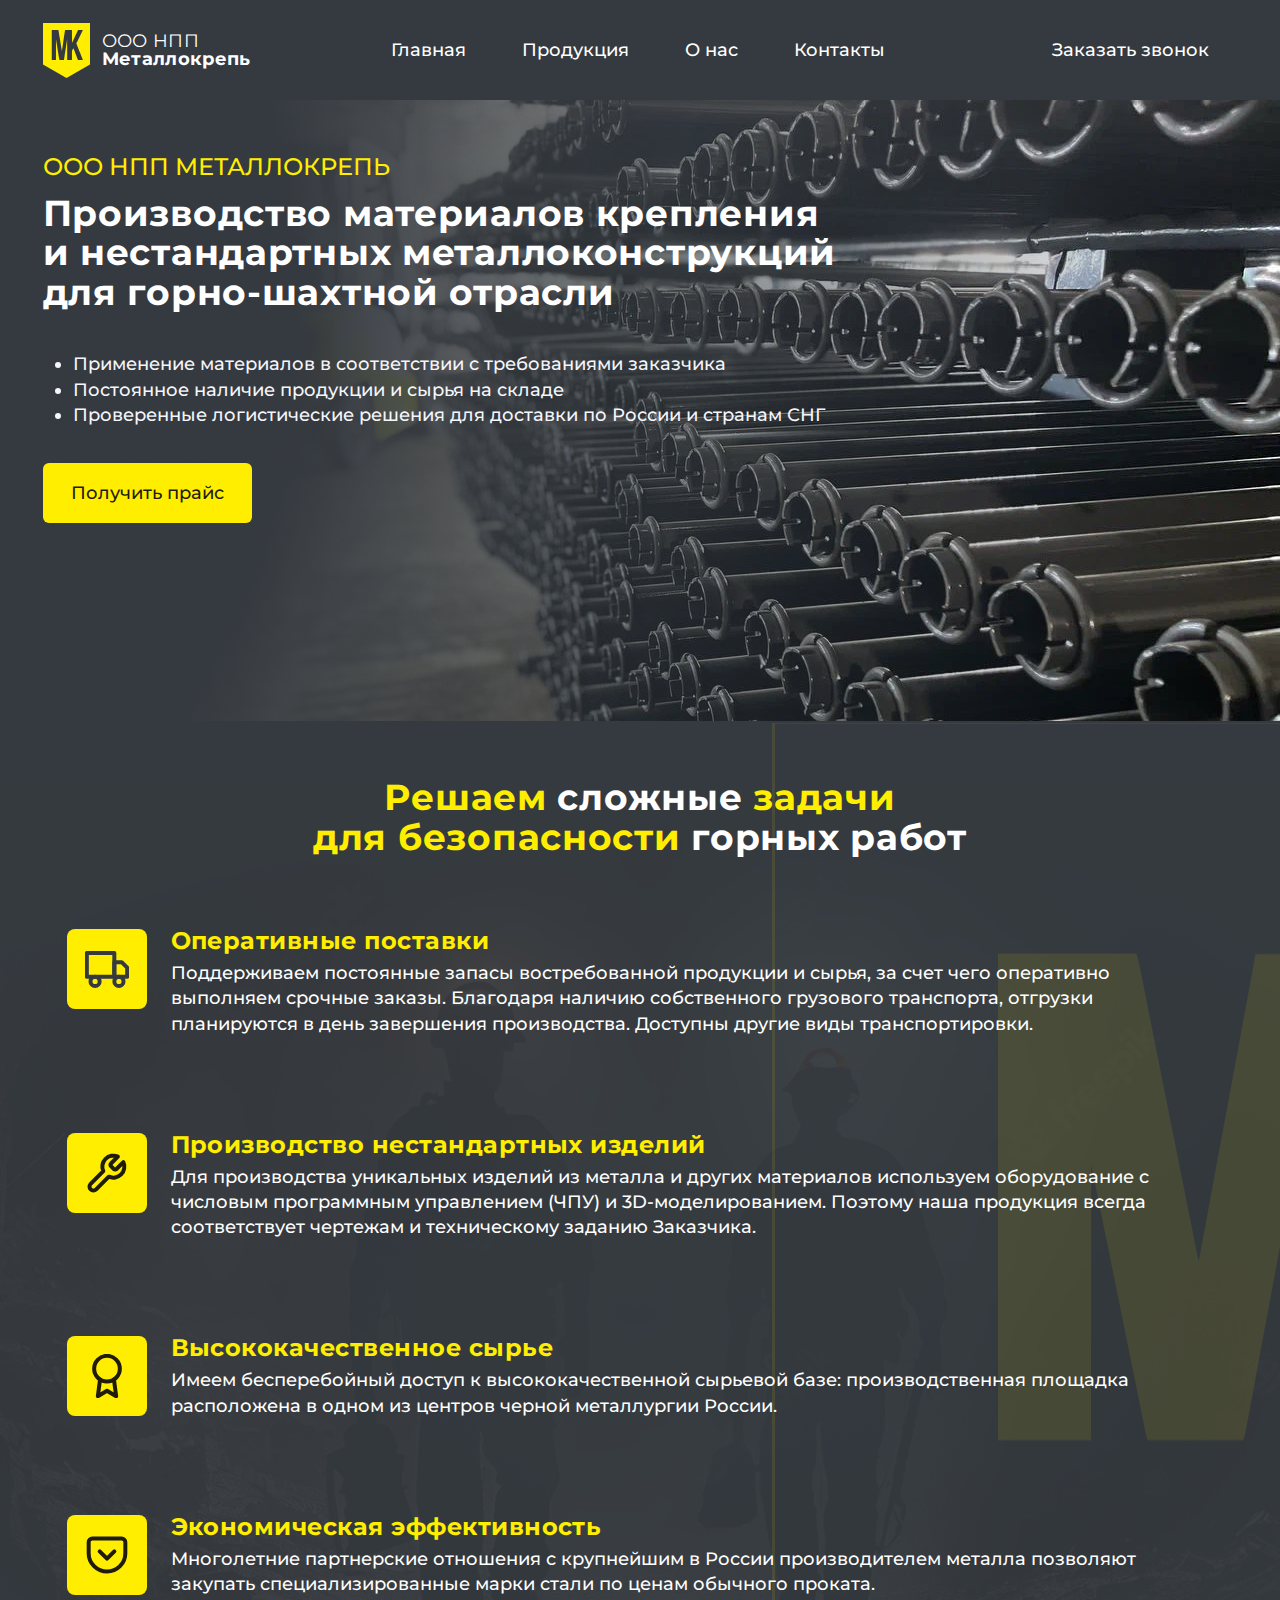
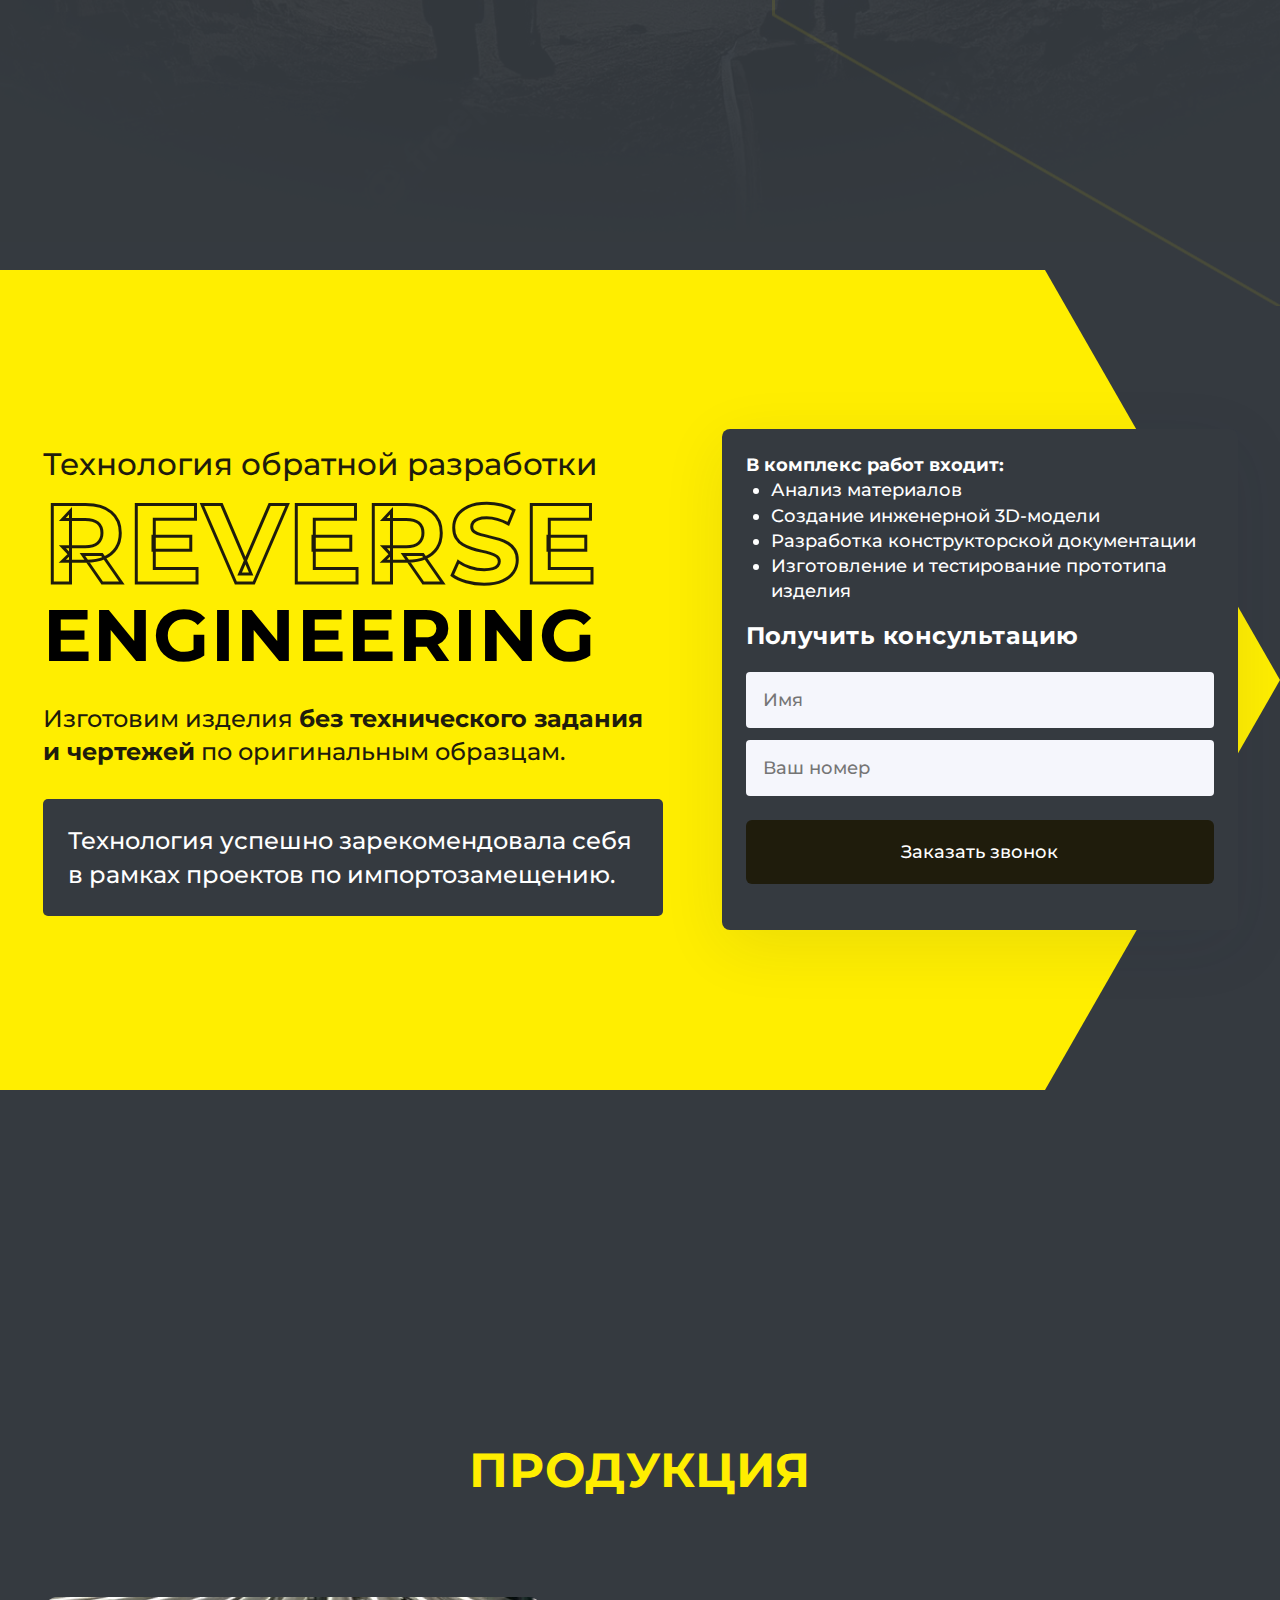
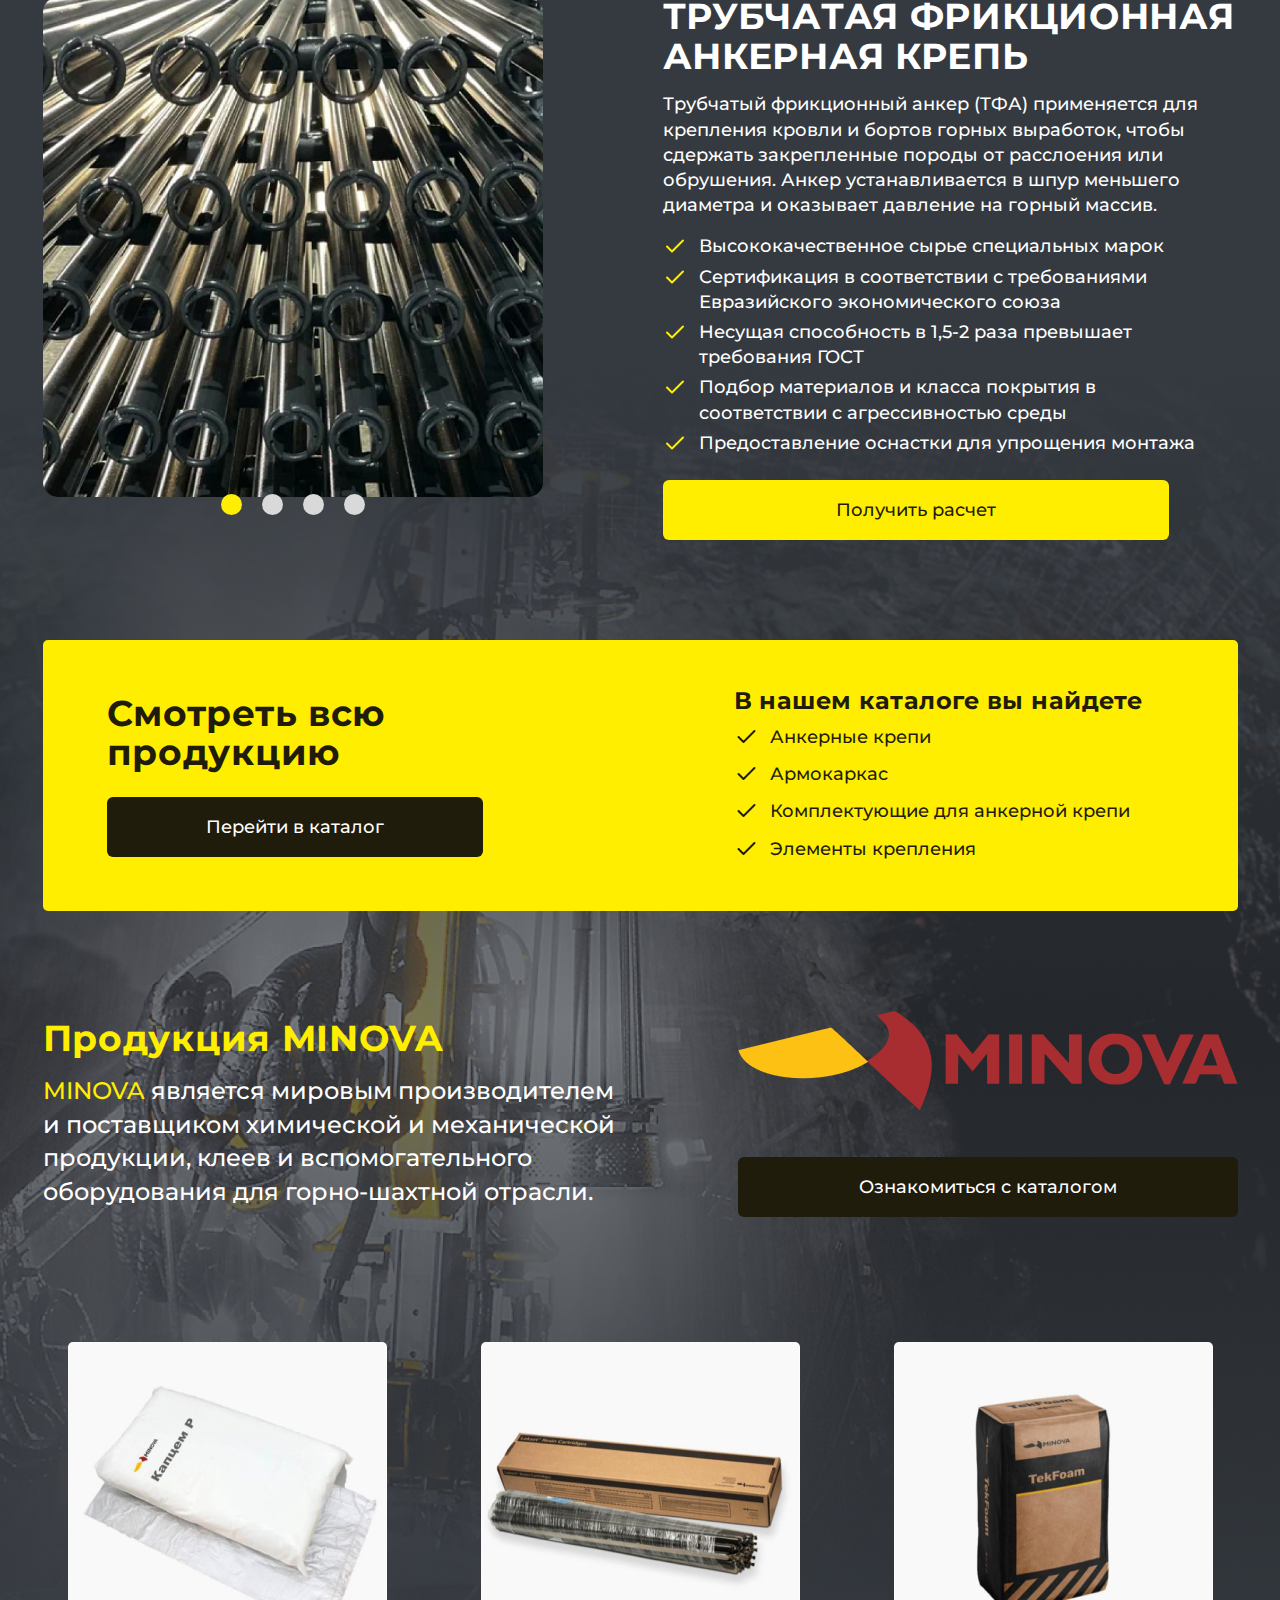
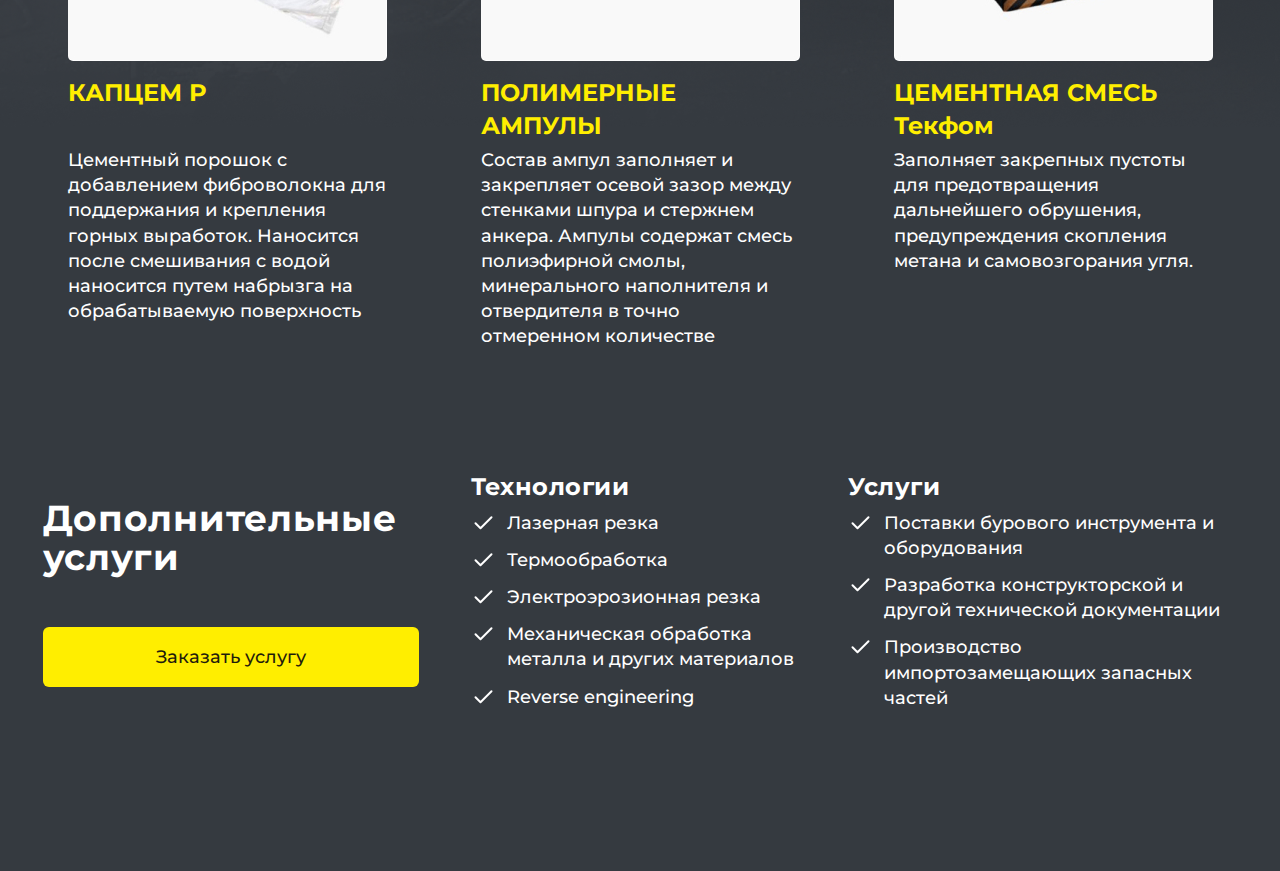
==== commit 45c2ed82: "fix: fix arrow-bg img resolution (need?)" ====
--- a/front-page.html
+++ b/front-page.html
@@ -139,7 +139,9 @@
 						<button name="form-sender" class="form-main__button button button_black" type="submit"
 							value="ok">Заказать звонок</button>
 					</form>
-					<div class="technology__arrow arrow-bg"></div>
+					<div class="technology__arrow arrow-bg">
+						<span></span>
+					</div>
 				</div>
 			</section>
 			<section class="products">
--- a/assets/css/style.css
+++ b/assets/css/style.css
@@ -383,7 +383,7 @@
   right: 0;
   z-index: 1;
   height: 820px;
-  background: url(/assets/images/arrow-bg/arrow-bg.png) center/cover no-repeat, var(--primary-yelow);
+  background: var(--primary-yelow);
   transition: right 0.3s;
 }
 .arrow-bg::before, .arrow-bg::after {
@@ -394,6 +394,7 @@
   height: 0;
   border-left: 235px solid transparent;
   transition: right 0.3s;
+  z-index: 1;
 }
 .arrow-bg::before {
   top: 0;
@@ -402,6 +403,16 @@
 .arrow-bg::after {
   bottom: 0;
   border-bottom: 410px solid var(--text-light);
+}
+.arrow-bg span {
+  display: block;
+  position: absolute;
+  left: 0;
+  right: 0;
+  width: 100%;
+  height: 100%;
+  opacity: 0.2;
+  background: url(/assets/images/arrow-bg/mountain.png) center 100%/cover no-repeat;
 }
 .arrow-bg.open {
   right: -235px;
@@ -464,9 +475,11 @@
 .technology__container {
   display: flex;
   align-items: center;
-  gap: 70px;
+  justify-content: space-between;
+  gap: 0 24px;
 }
 .technology__content {
+  flex: 0 1 620px;
   position: relative;
   z-index: 2;
   display: flex;
@@ -517,6 +530,7 @@
 /* =================================== products =================================== */
 .products {
   padding: 125px 0 60px;
+  background: url("/assets/images/products/products-bg.png") center no-repeat;
   /* ========= products__example ========= */
   /* ========= products__catalog ========= */
   /* ========= products__minova ========= */
@@ -528,10 +542,16 @@
   flex-direction: column;
   gap: 100px;
 }
+.products__container::before, .products__container::after {
+  content: "";
+  height: 100%;
+  width: 200px;
+}
 .products__example {
   display: flex;
   align-items: stretch;
   justify-content: space-between;
+  gap: 0 24px;
 }
 .products__example-slider {
   flex: 0 0 500px;
@@ -582,20 +602,118 @@
 .products__example-list-item:not(:last-child) {
   margin: 0px 0px 5px 0px;
 }
+.products__example__button {
+  width: 88%;
+}
 .products__catalog {
   display: flex;
   align-items: center;
+  justify-content: space-between;
+  border-radius: 5px;
+  background: var(--primary-yelow);
+  padding: 25px 64px;
+}
+.products__catalog-link {
+  flex: 0 1 376px;
+}
+.products__catalog-link-title {
+  color: var(--text-dark);
+  margin: 0px 0px 24px 0px;
+}
+.products__catalog-link-button {
+  width: 100%;
+}
+.products__catalog-description {
+  flex: 0 1 464px;
+  padding: 24px;
+  color: var(--text-dark);
+}
+.products__catalog-description-title {
+  margin: 0px 0px 12px 0px;
+}
+.products__catalog-description-list-item:not(:last-child) {
+  margin: 0px 0px 12px 0px;
 }
 .products__minova {
   display: flex;
   align-items: center;
+  justify-content: space-between;
+  gap: 0 24px;
+}
+.products__minova-content {
+  flex: 0 1 582px;
+}
+.products__minova-title {
+  color: var(--primary-yelow);
+  margin: 0px 0px 15px 0px;
+}
+.products__minova-description {
+  color: var(--additional-white);
+}
+.products__minova-description span {
+  text-transform: uppercase;
+  color: var(--primary-yelow);
+}
+.products__minova-logo:not(:last-child) {
+  margin: 0px 0px 46px 0px;
+}
+.products__minova-logo img {
+  width: 100%;
+  height: 100%;
+}
+.products__minova-button {
+  width: 100%;
 }
 .products__list-row {
   display: flex;
-  align-items: center;
+  align-items: stretch;
+  justify-content: space-between;
+}
+.products__list-item {
+  flex: 0 1 358px;
+  padding: 25px;
+}
+.products__list-item-img {
+  border-radius: 5px;
+  overflow: hidden;
+  margin: 0px 0px 15px 0px;
+}
+.products__list-item-title {
+  min-height: 67.2px;
+  color: var(--primary-yelow);
+  font-size: 24px;
+  font-style: normal;
+  font-weight: 700;
+  line-height: 140%; /* 33.6px */
+  margin: 0px 0px 5px 0px;
+}
+.products__list-item-text {
+  color: var(--additional-white);
 }
 .products__services {
   display: flex;
-  align-items: center;
-}
+  justify-content: space-between;
+  color: var(--additional-white);
+  gap: 0 24px;
+}
+.products__services-link {
+  flex: 0 1 376px;
+  align-self: center;
+}
+.products__services-link-title {
+  margin: 0px 0px 49px 0px;
+}
+.products__services-link-button {
+  width: 100%;
+}
+.products__services-technologies {
+  flex: 0 1 325px;
+}
+.products__services-description {
+  flex: 0 1 390px;
+}
+.products__services-technologies-title:not(:last-child), .products__services-technologies-list-item:not(:last-child), .products__services-description-title:not(:last-child), .products__services-description-list-item:not(:last-child) {
+  margin: 0px 0px 12px 0px;
+}
+
 /* ---------- media quaries ---------- */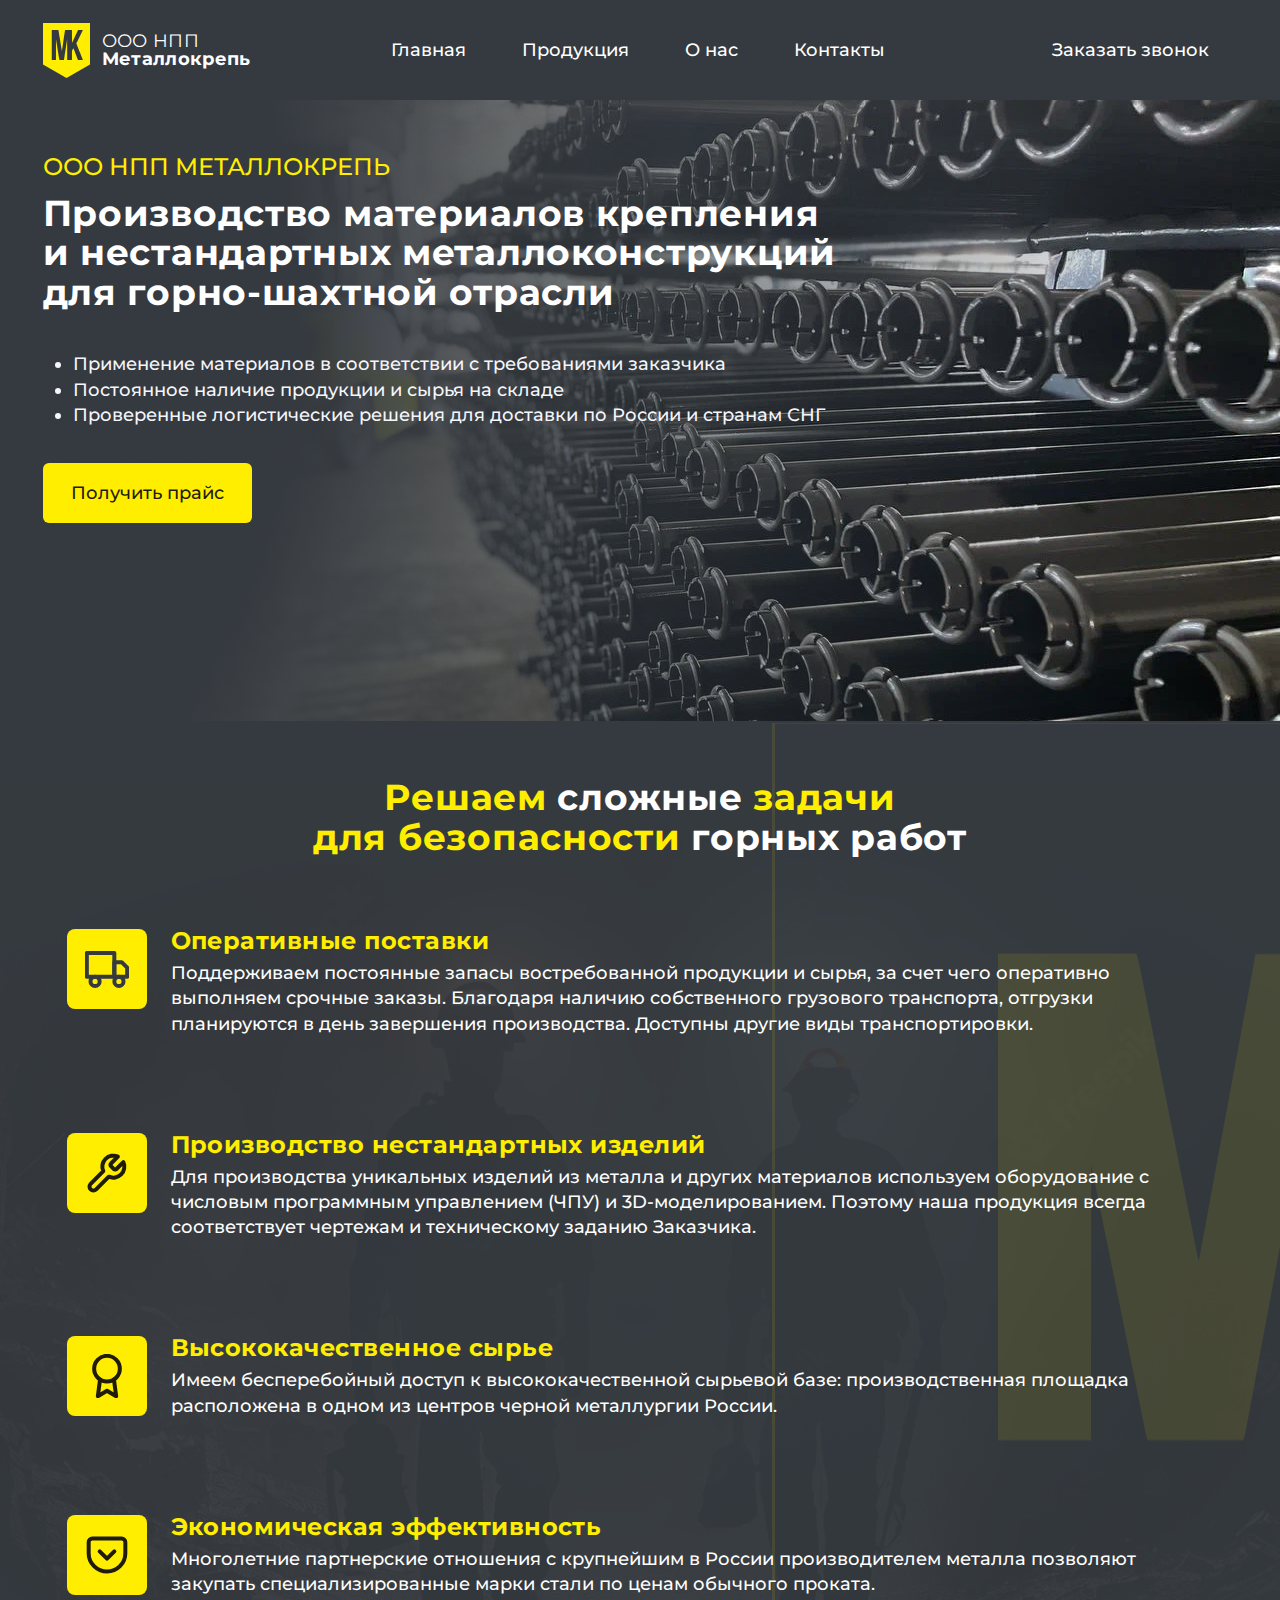
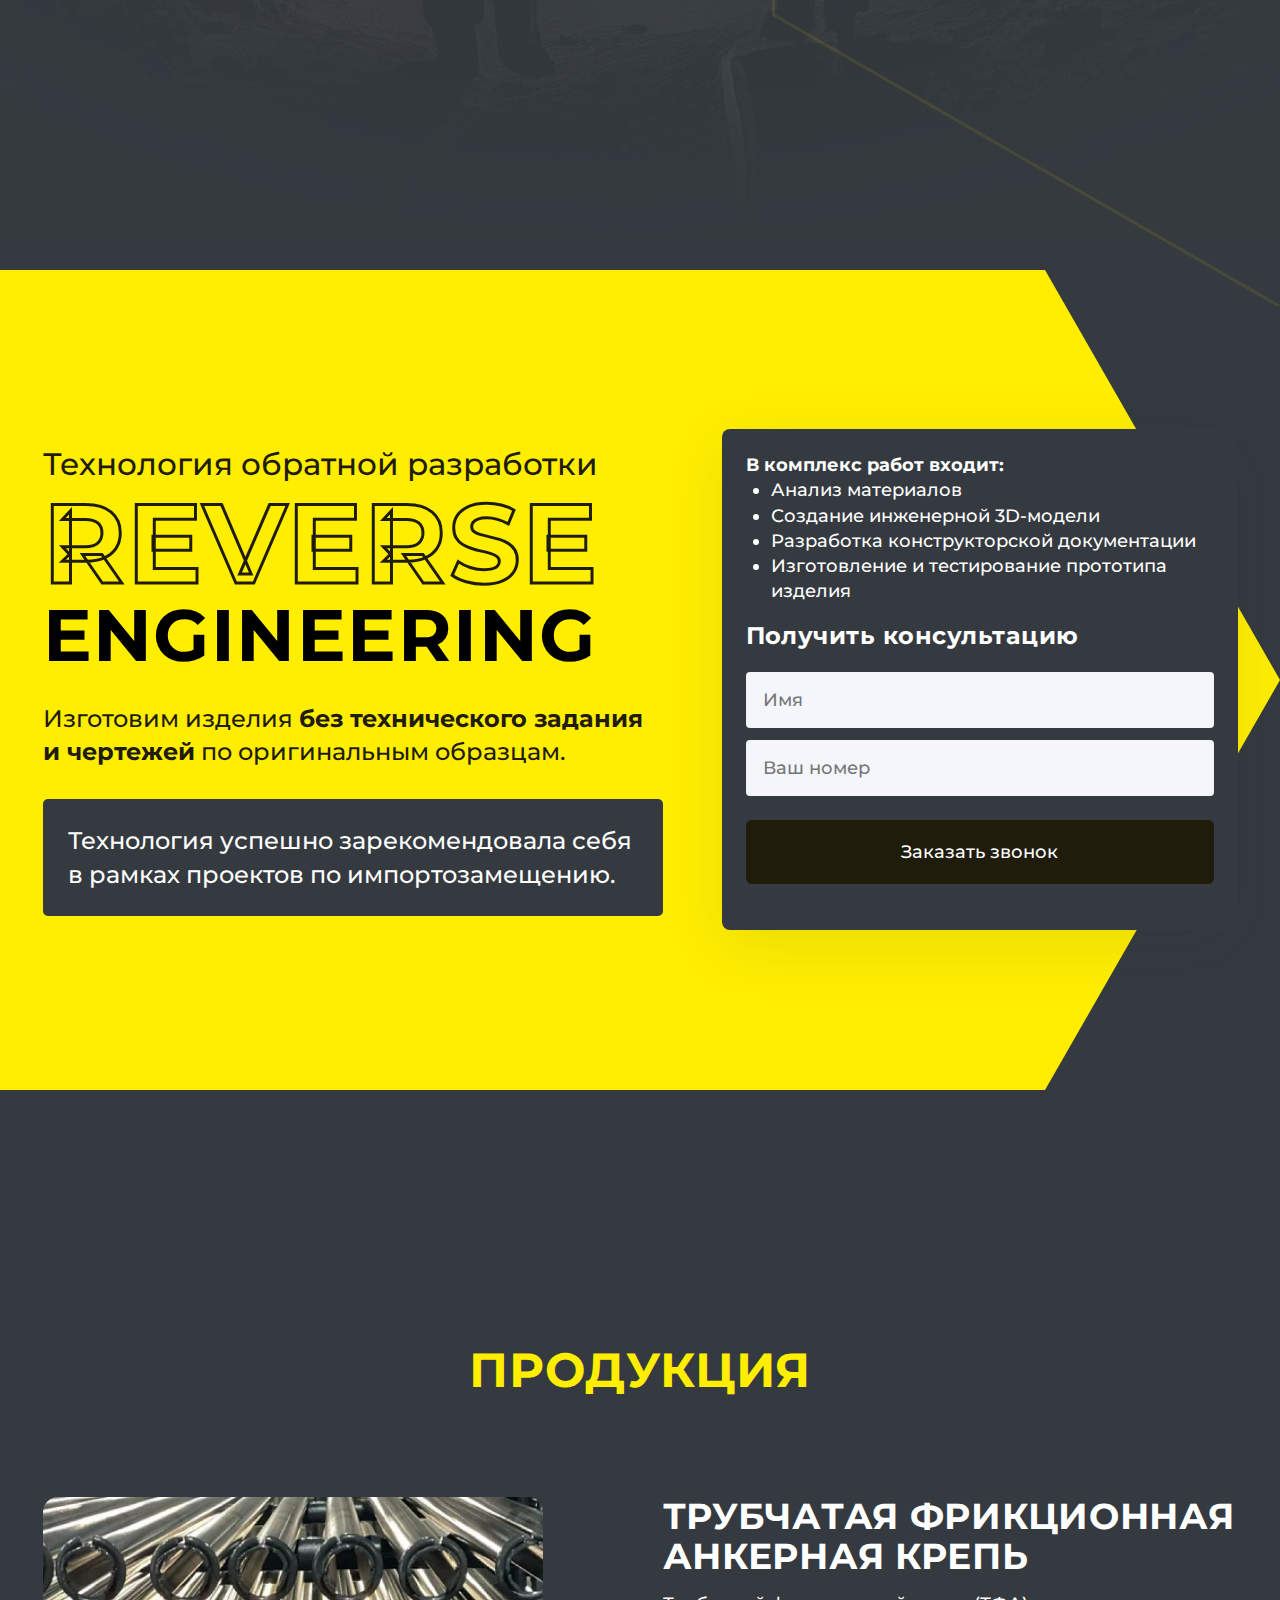
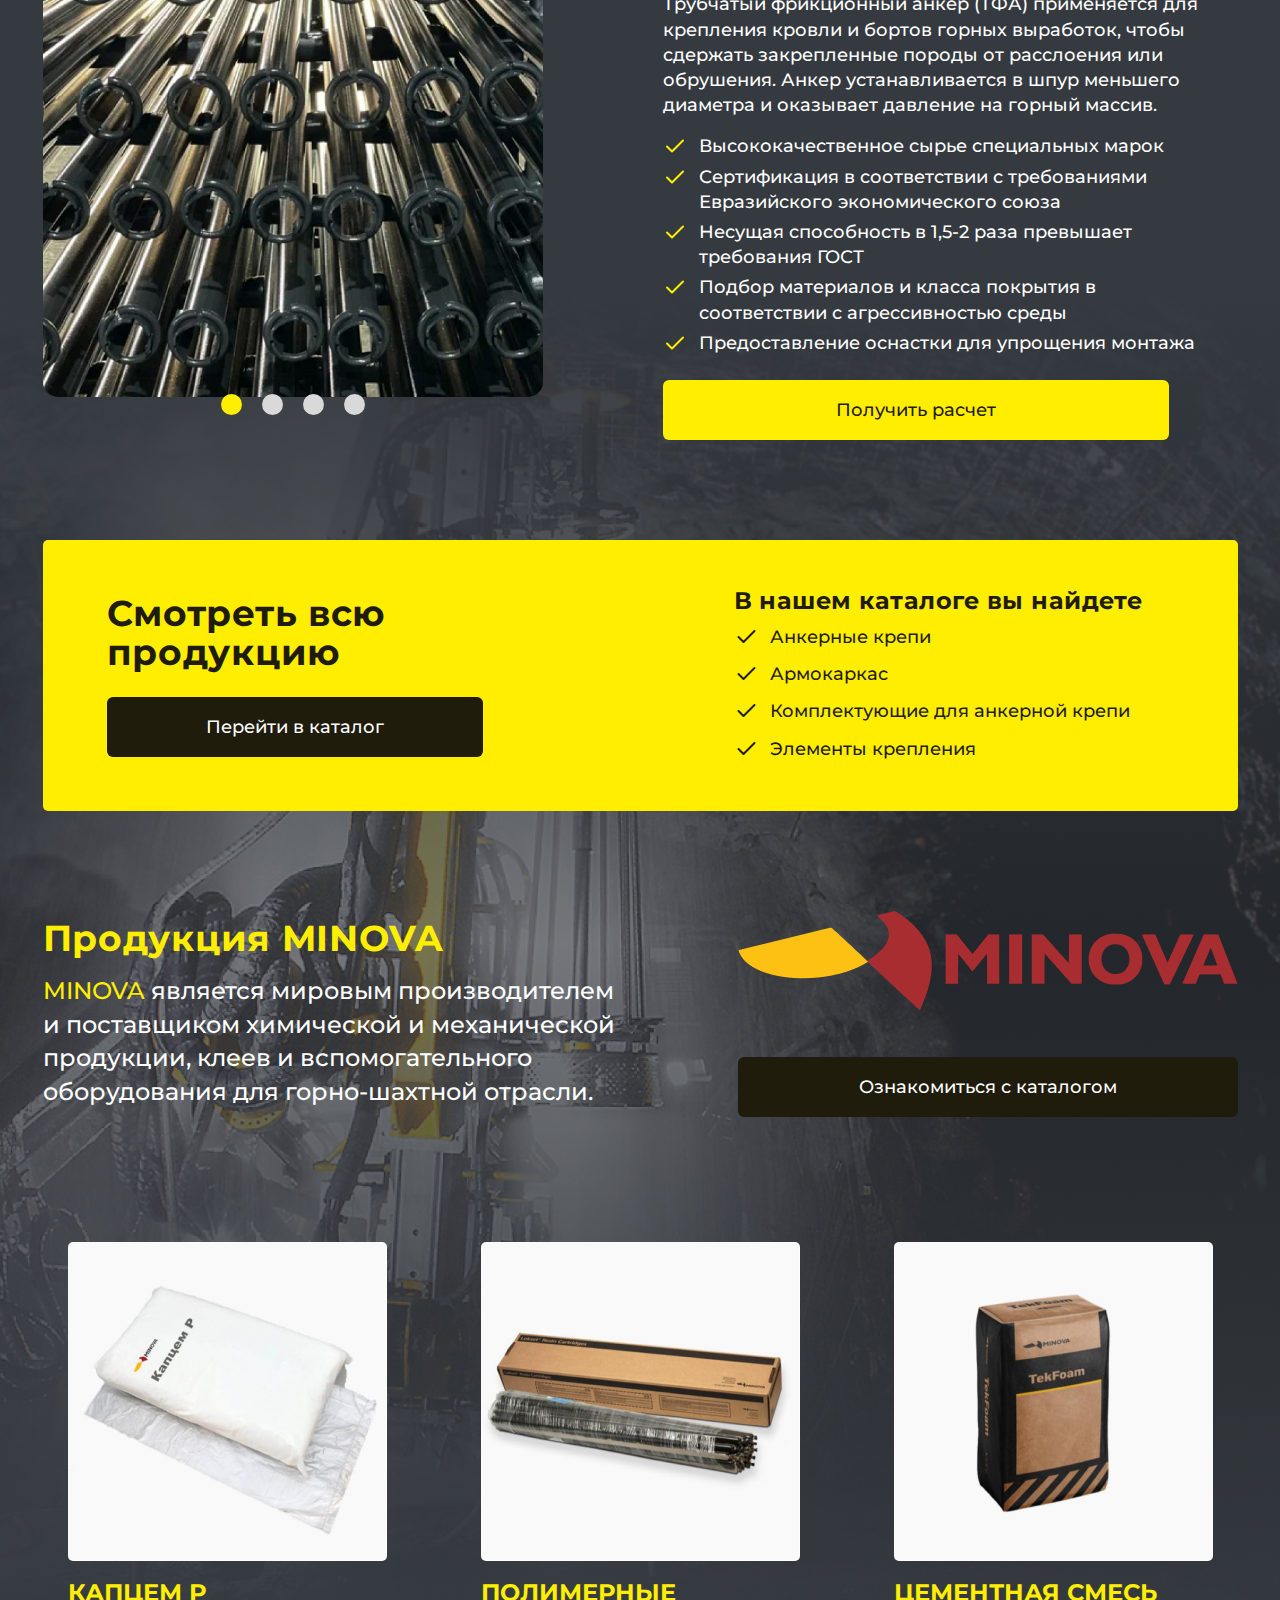
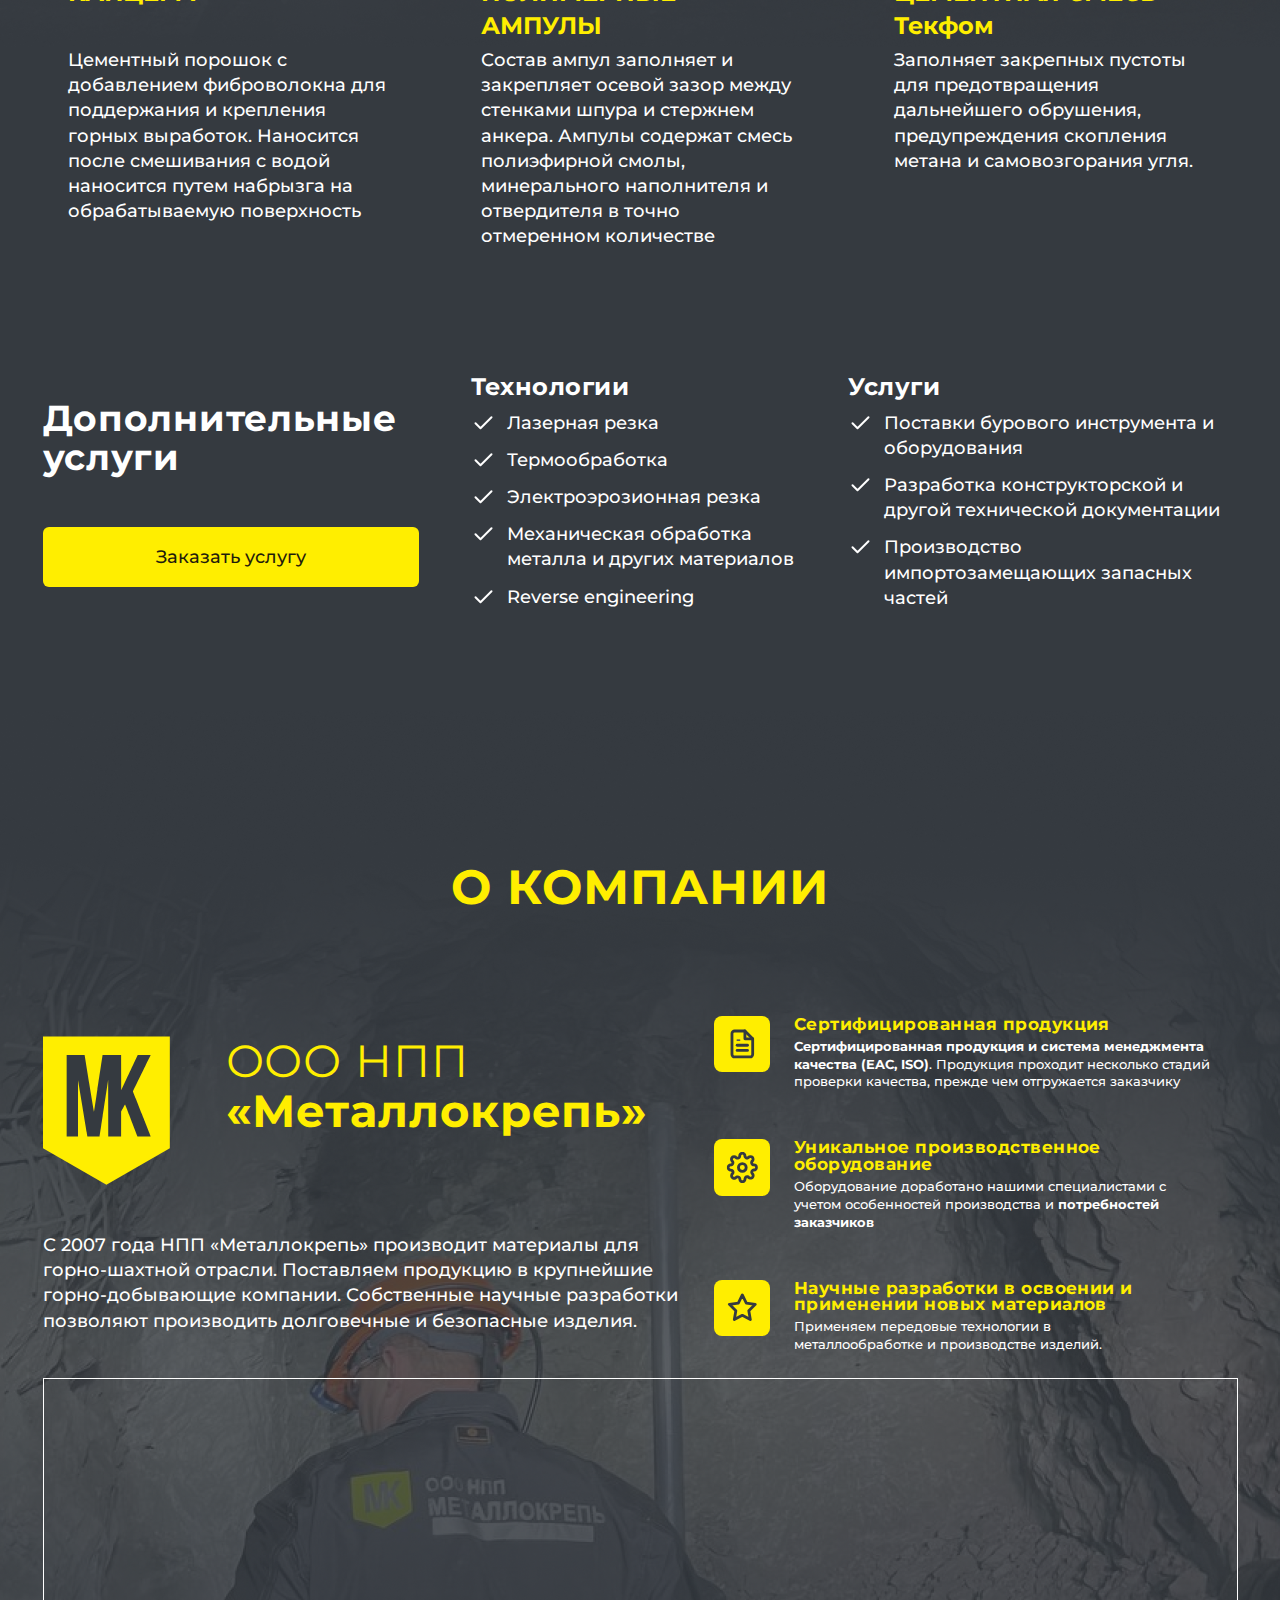
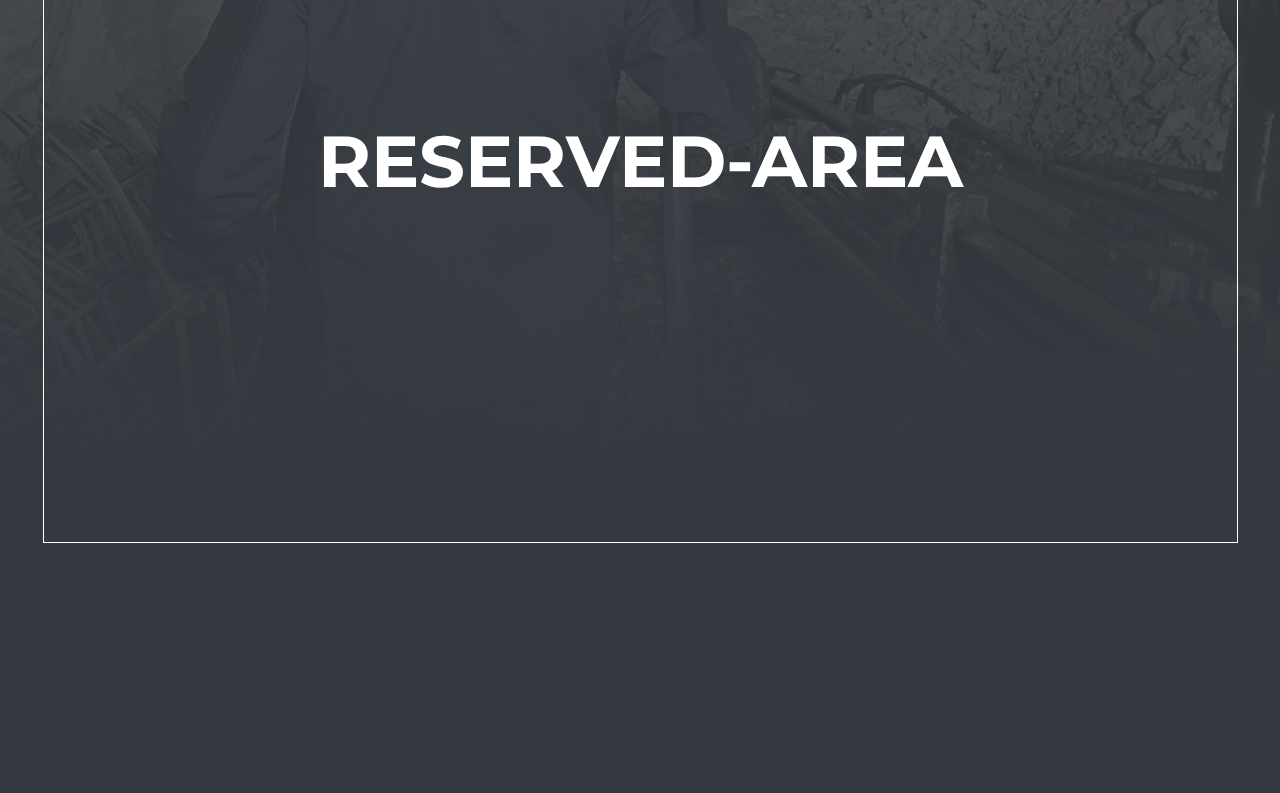
==== commit b0aafccc: "feat: add about section html css + reserved block" ====
--- a/front-page.html
+++ b/front-page.html
@@ -146,7 +146,7 @@
 			</section>
 			<section class="products">
 				<div class="products__container">
-					<div class="products__title section-title section-title_yellow">Продукция</div>
+					<h2 class="products__title section-title section-title_yellow">Продукция</h2>
 					<div class="products__example">
 						<div class="products__example-slider swiper">
 							<div class="swiper-wrapper">
@@ -254,12 +254,44 @@
 					</div>
 				</div>
 			</section>
-			<section class="">
-				<div class="__container">
-				</div>
-			</section>
-			<section class="">
-				<div class="__container">
+			<section class="about">
+				<div class="about__container">
+					<h2 class="about__title section-title section-title_yellow">О компании</h2>
+					<div class="about__description">
+						<div class="about__description-info">
+							<div class="about__description-logo">
+								<div class="about__logo-img">
+									<svg xmlns="http://www.w3.org/2000/svg" width="127" height="149" viewBox="0 0 127 149" fill="none">
+										<path d="M0 0.428223H126.826V112.136L63.413 148.672L0 112.136V0.428223Z" fill="#FFEE00"/>
+										<path fill-rule="evenodd" clip-rule="evenodd" d="M23.6574 59.7839V100.519H29.3268H34.9961L35.0117 72.3475L35.0271 44.1756L35.304 45.7854C35.6707 47.9181 42.9373 91.7657 43.6671 96.2498C43.9803 98.1746 44.2729 99.9228 44.317 100.134L44.3974 100.519H50.4644H56.5315L56.6121 100.134C56.6797 99.8112 57.7716 92.6508 58.2183 89.6006C58.2917 89.1001 58.9216 84.9426 59.6182 80.3616C60.3147 75.7806 60.9484 71.5916 61.0265 71.0526C61.1045 70.5137 61.7664 66.1357 62.4974 61.3237C63.2284 56.5117 64.1271 50.5915 64.4947 48.1677L65.1628 43.7607L65.1981 72.14L65.2335 100.519H71.6724H78.1114L78.1199 88.0257L78.1283 75.5321L78.9248 74.0488C79.3628 73.233 80.2249 71.614 80.8405 70.4507C81.4562 69.2875 82.0018 68.3802 82.0532 68.4343C82.1044 68.4885 82.3486 69.0683 82.5958 69.7228C82.8429 70.3772 83.1253 71.1016 83.2235 71.3326C83.3217 71.5636 83.95 73.2014 84.6197 74.9722C85.2892 76.743 85.9172 78.3808 86.015 78.6118C86.1129 78.8428 86.3678 79.5042 86.5814 80.0816C86.7952 80.6591 87.1769 81.6669 87.4297 82.3214C88.5199 85.1425 90.5363 90.4073 91.3434 92.5402C91.8241 93.8106 92.5015 95.5744 92.8484 96.4598C93.1954 97.3452 93.6861 98.6209 93.9386 99.2945L94.3977 100.519H101.023C104.667 100.519 107.648 100.486 107.648 100.446C107.648 100.366 105.823 95.7066 103.111 88.8641C102.142 86.4187 101.349 84.3866 101.349 84.3481C101.349 84.3096 101.23 84.0111 101.084 83.6847C100.939 83.3584 100.65 82.6503 100.442 82.1114C100.235 81.5725 99.9855 80.9425 99.8879 80.7115C99.7904 80.4806 99.2317 79.0632 98.6466 77.5619C98.0613 76.0606 96.6628 72.5015 95.5388 69.6528C94.4147 66.8041 93.3355 64.0639 93.1407 63.5634C92.9457 63.063 92.7042 62.4646 92.604 62.2336C92.1436 61.1726 89.9639 55.5026 89.9679 55.3762C89.9723 55.2435 96.2587 42.3657 102.44 29.8272C105.353 23.9188 107.648 19.1921 107.648 19.1013C107.648 19.0706 104.74 19.0619 101.185 19.0819L94.7224 19.1183L93.0742 22.618C92.1678 24.5427 91.0521 26.905 90.5951 27.8674C90.138 28.8298 89.0837 31.066 88.2521 32.8368C87.4206 34.6076 86.3188 36.9384 85.8037 38.0163C85.2885 39.0941 84.1587 41.4879 83.2929 43.3357C82.4272 45.1835 81.2669 47.6402 80.7145 48.7951C80.1622 49.9499 79.3662 51.6324 78.9458 52.5341L78.1814 54.1733L78.1458 36.6098L78.1103 19.0464L68.8368 19.0824L59.5634 19.1183L59.4006 20.2382C59.1787 21.7643 54.9856 49.5455 54.3721 53.5545C54.1011 55.3253 53.6972 58.0026 53.4745 59.5039C52.3185 67.2989 51.0797 75.4329 51.0014 75.7421C50.9458 75.9613 50.6334 74.3924 50.1647 71.5426C48.7271 62.7983 47.5949 55.8711 46.2642 47.6752C45.5266 43.1327 44.6441 37.7153 44.3031 35.6365C43.9621 33.5577 43.2408 29.1167 42.7002 25.7676C42.1594 22.4185 41.684 19.5366 41.6436 19.3633L41.5701 19.0483H32.6137H23.6574V59.7839Z" fill="#353A40"/>
+									</svg>
+								</div>
+								<h3 class="about__logo-title">ООО НПП <span>«Металлокрепь»</span></h3>
+							</div>
+							<p class="about__description-text P2">С 2007 года НПП «Металлокрепь» производит материалы для горно-шахтной отрасли. Поставляем продукцию в крупнейшие горно-добывающие компании. Собственные научные разработки позволяют производить долговечные и безопасные изделия.</p>
+						</div>
+						<ul class="about__description-list">
+							<li class="about__description-list-item list-item list-item_file-text">
+								<div class="list-item__content">
+									<h3 class="list-item__title H3">Сертифицированная продукция</h3>
+									<p class="list-item__text P2"><span>Сертифицированная продукция и система менеджмента качества (EAC, ISO)</span>. Продукция проходит несколько стадий проверки качества, прежде чем отгружается заказчику</p>
+								</div>
+							</li>
+							<li class="about__description-list-item list-item list-item_settings">
+								<div class="list-item__content">
+									<h3 class="list-item__title H3">Уникальное производственное оборудование</h3>
+									<p class="list-item__text P2">Оборудование доработано нашими специалистами с учетом особенностей производства и <span>потребностей заказчиков</span></p>
+								</div>
+							</li>
+							<li class="about__description-list-item list-item list-item_star">
+								<div class="list-item__content">
+									<h3 class="list-item__title H3">Научные разработки в освоении и применении новых материалов</h3>
+									<p class="list-item__text P2">Применяем передовые технологии в<br>металлообработке и производстве изделий.</p>
+								</div>
+							</li>
+						</ul>
+					</div>
+					<div class="reserved-area" style="height: 765px; border: 1px solid var(--additional-white); color:var(--additional-white); font-size: 72px; display: flex; align-items: center; justify-content: center; font-weight: 700; text-transform: uppercase;">reserved-area</div>
 				</div>
 			</section>
 		</main>
--- a/assets/css/style.css
+++ b/assets/css/style.css
@@ -412,7 +412,7 @@
   width: 100%;
   height: 100%;
   opacity: 0.2;
-  background: url(/assets/images/arrow-bg/mountain.png) center 100%/cover no-repeat;
+  background: url(/assets/images/arrow-bg/mountain.png) center/cover no-repeat;
 }
 .arrow-bg.open {
   right: -235px;
@@ -529,7 +529,7 @@
 
 /* =================================== products =================================== */
 .products {
-  padding: 125px 0 60px;
+  padding: 25px 0 0;
   background: url("/assets/images/products/products-bg.png") center no-repeat;
   /* ========= products__example ========= */
   /* ========= products__catalog ========= */
@@ -716,4 +716,62 @@
   margin: 0px 0px 12px 0px;
 }
 
+/* =================================== about =================================== */
+.about {
+  padding: 150px 0 250px;
+  background: url("/assets/images/about/about-bg.png") center top no-repeat;
+}
+.about__title {
+  margin: 0px 0px 78px 0px;
+}
+.about__description {
+  display: flex;
+  align-items: center;
+  justify-content: space-between;
+}
+.about__description-info {
+  flex: 0 1 645px;
+}
+.about__description-logo {
+  display: flex;
+  justify-content: space-between;
+  margin: 0px 0px 45px 0px;
+}
+.about__logo-title {
+  flex: 0 1 462px;
+  color: var(--primary-yelow);
+  font-size: 45.331px;
+  font-style: normal;
+  font-weight: 400;
+  line-height: 110%; /* 49.864px */
+  letter-spacing: 0.907px;
+}
+.about__logo-title span {
+  font-weight: 700;
+}
+.about__description-text {
+  color: var(--additional-white);
+}
+.about__description-list {
+  flex: 0 1 548px;
+}
+.about__description-list-item .list-item__title {
+  font-size: 16.948px;
+}
+.about__description-list-item .list-item__title:not(:last-child) {
+  margin: 0px 0px 5px 0px;
+}
+.about__description-list-item .list-item__text {
+  font-size: 12.711px;
+}
+.about__description-list-item .list-item__text span {
+  font-weight: 700;
+}
+.about__description-list-item::before {
+  content: "";
+  display: block;
+  width: 56.5px;
+  height: 56.5px;
+}
+
 /* ---------- media quaries ---------- */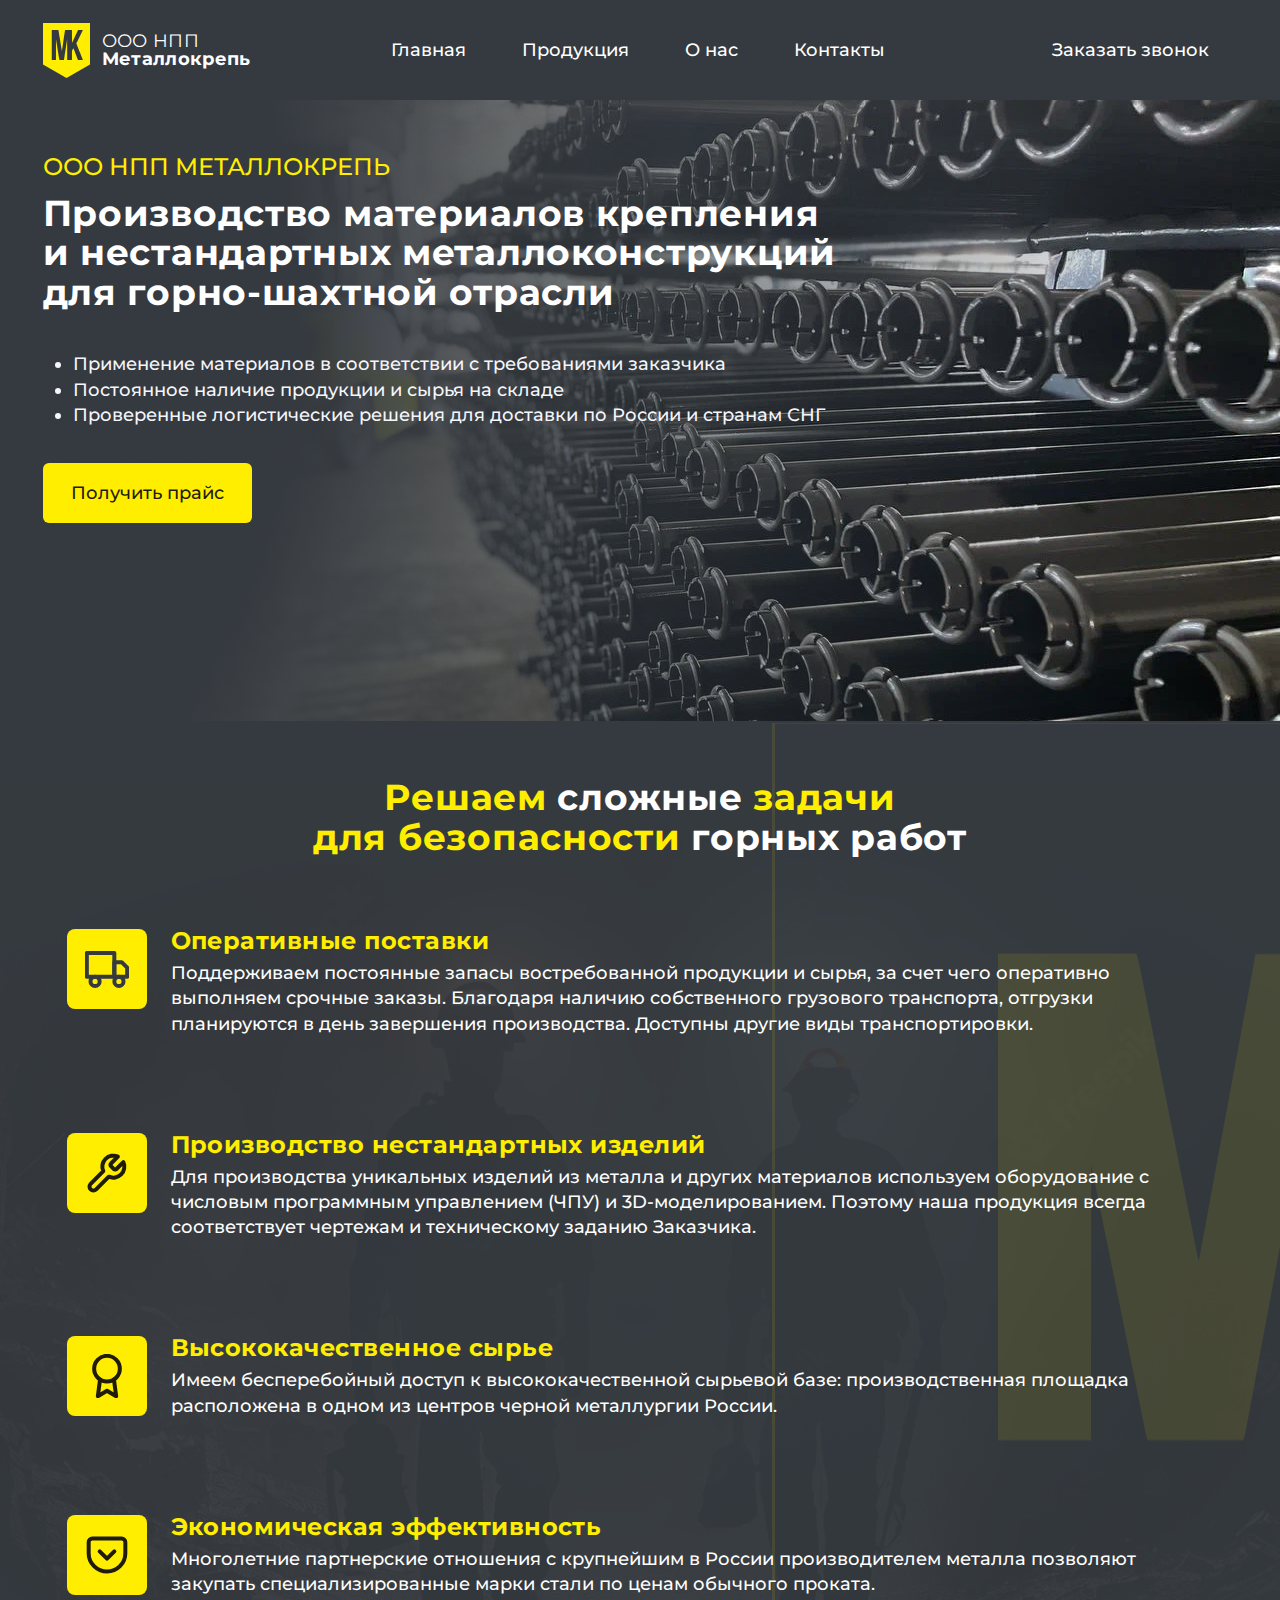
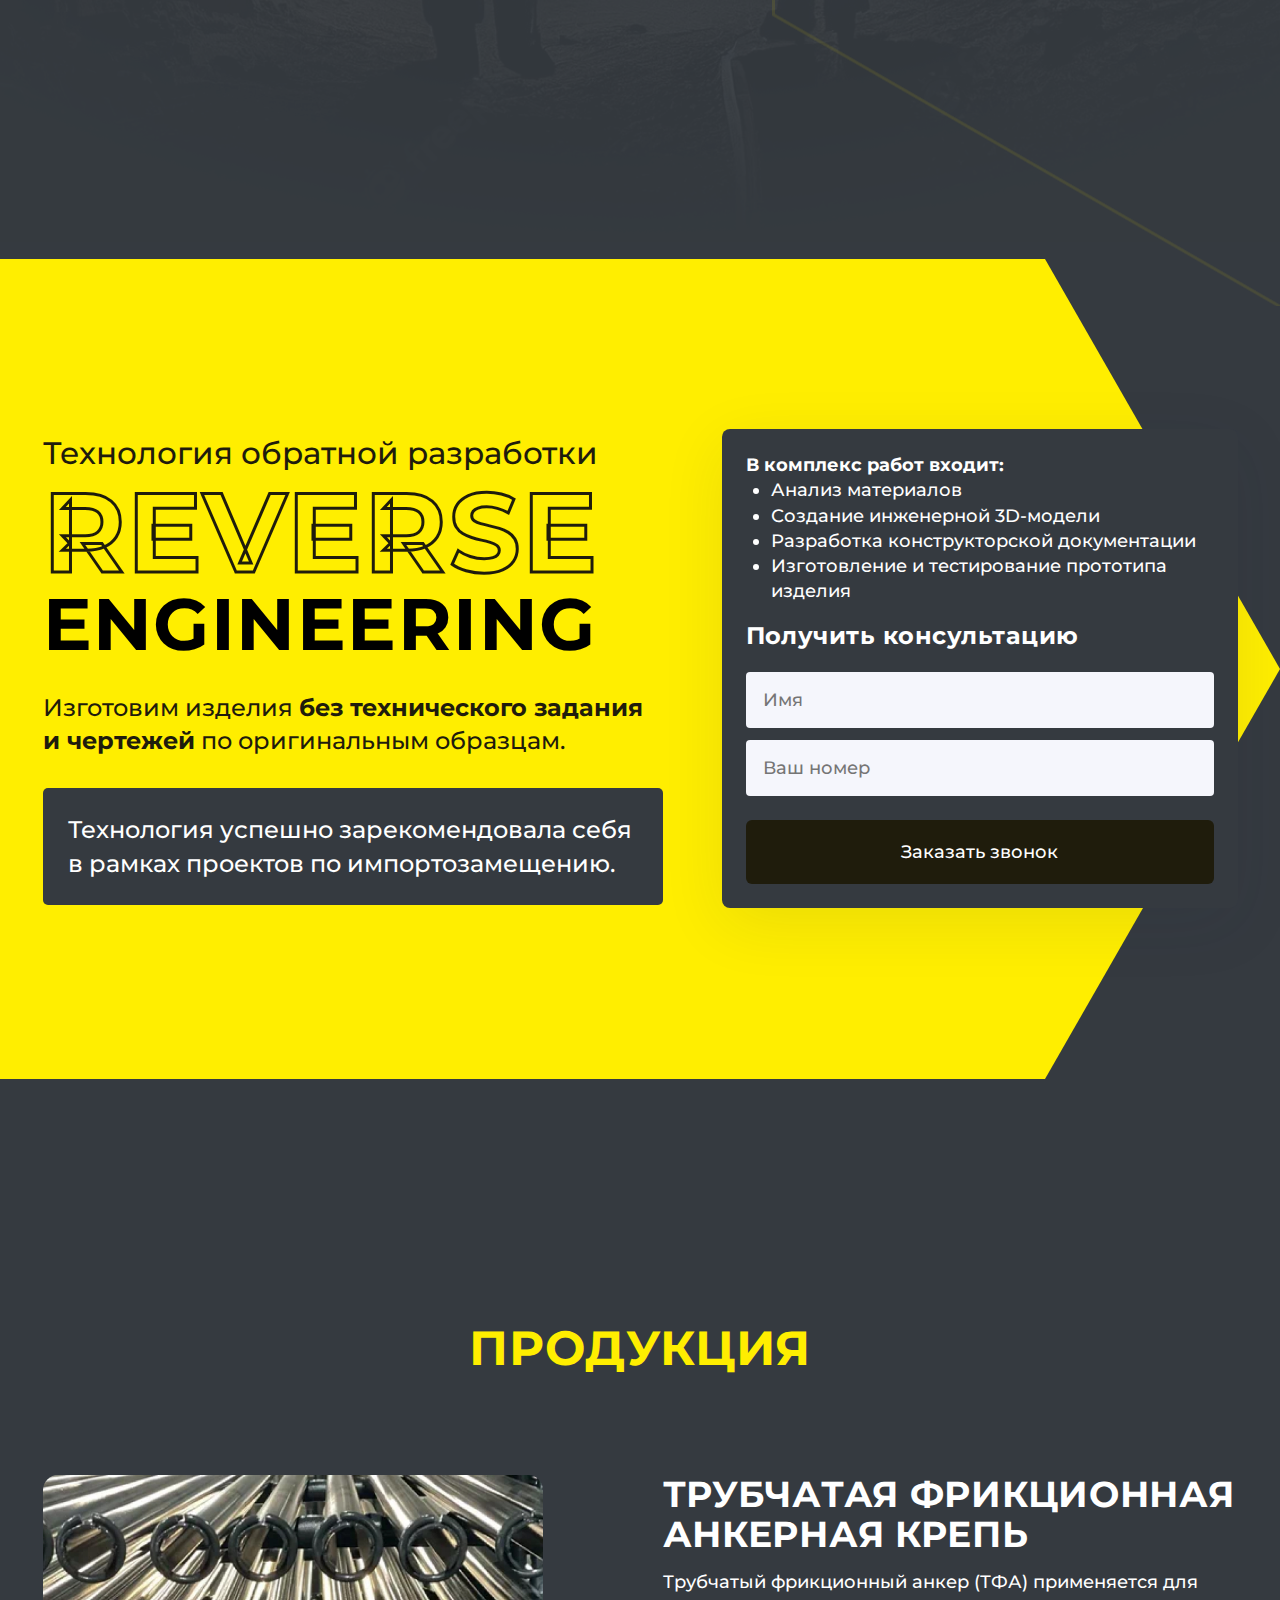
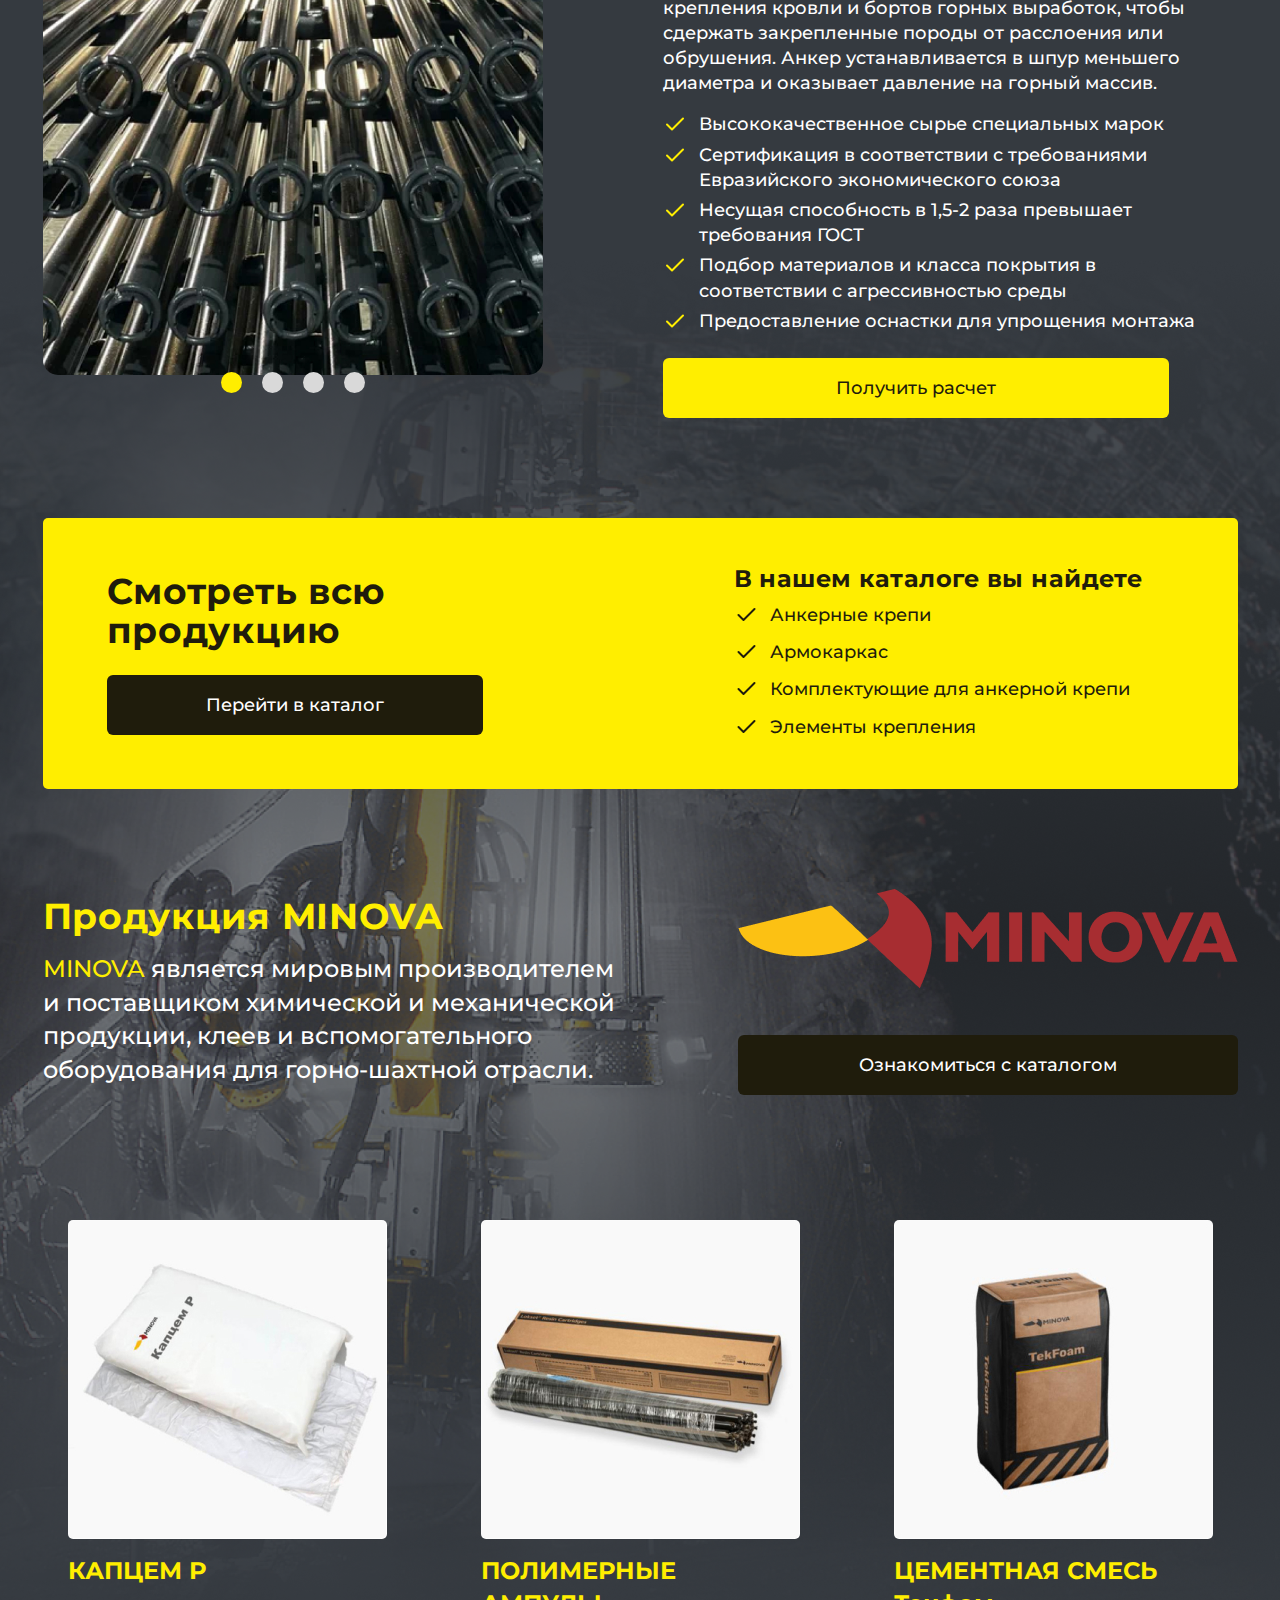
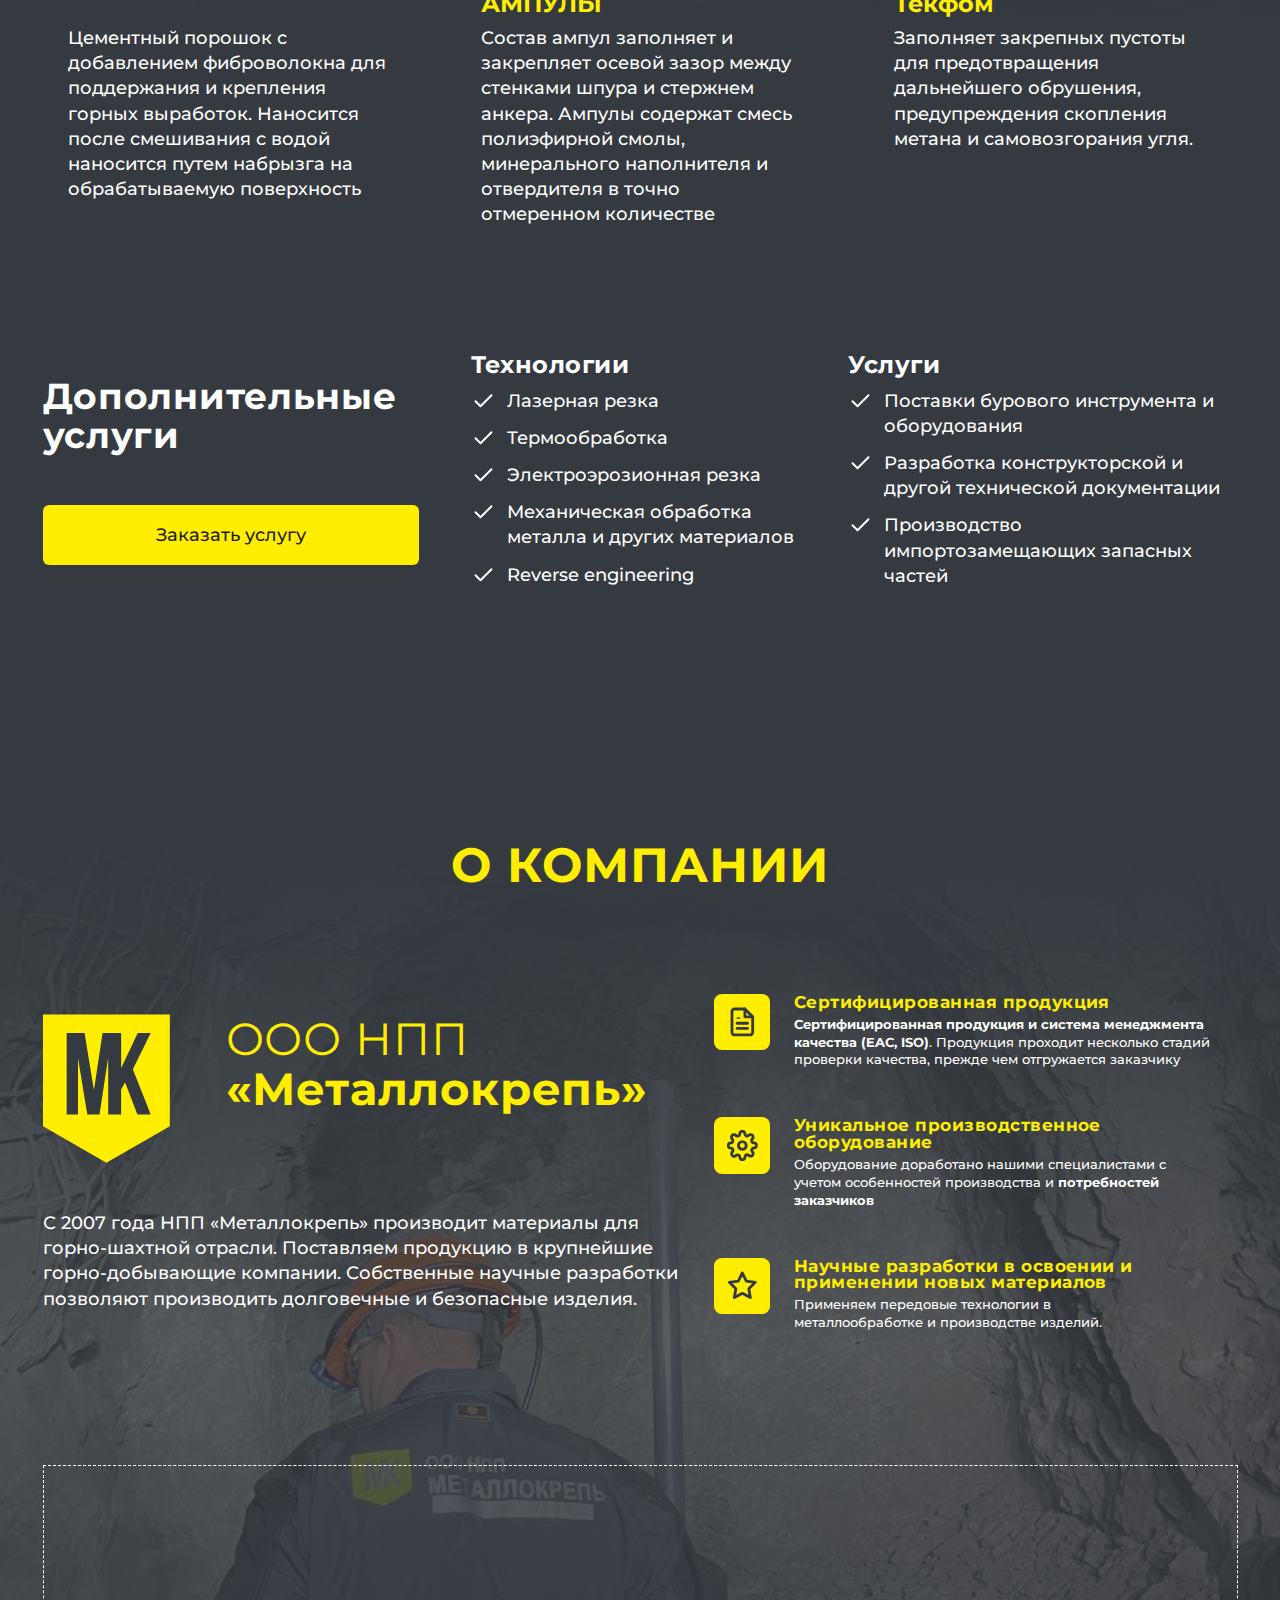
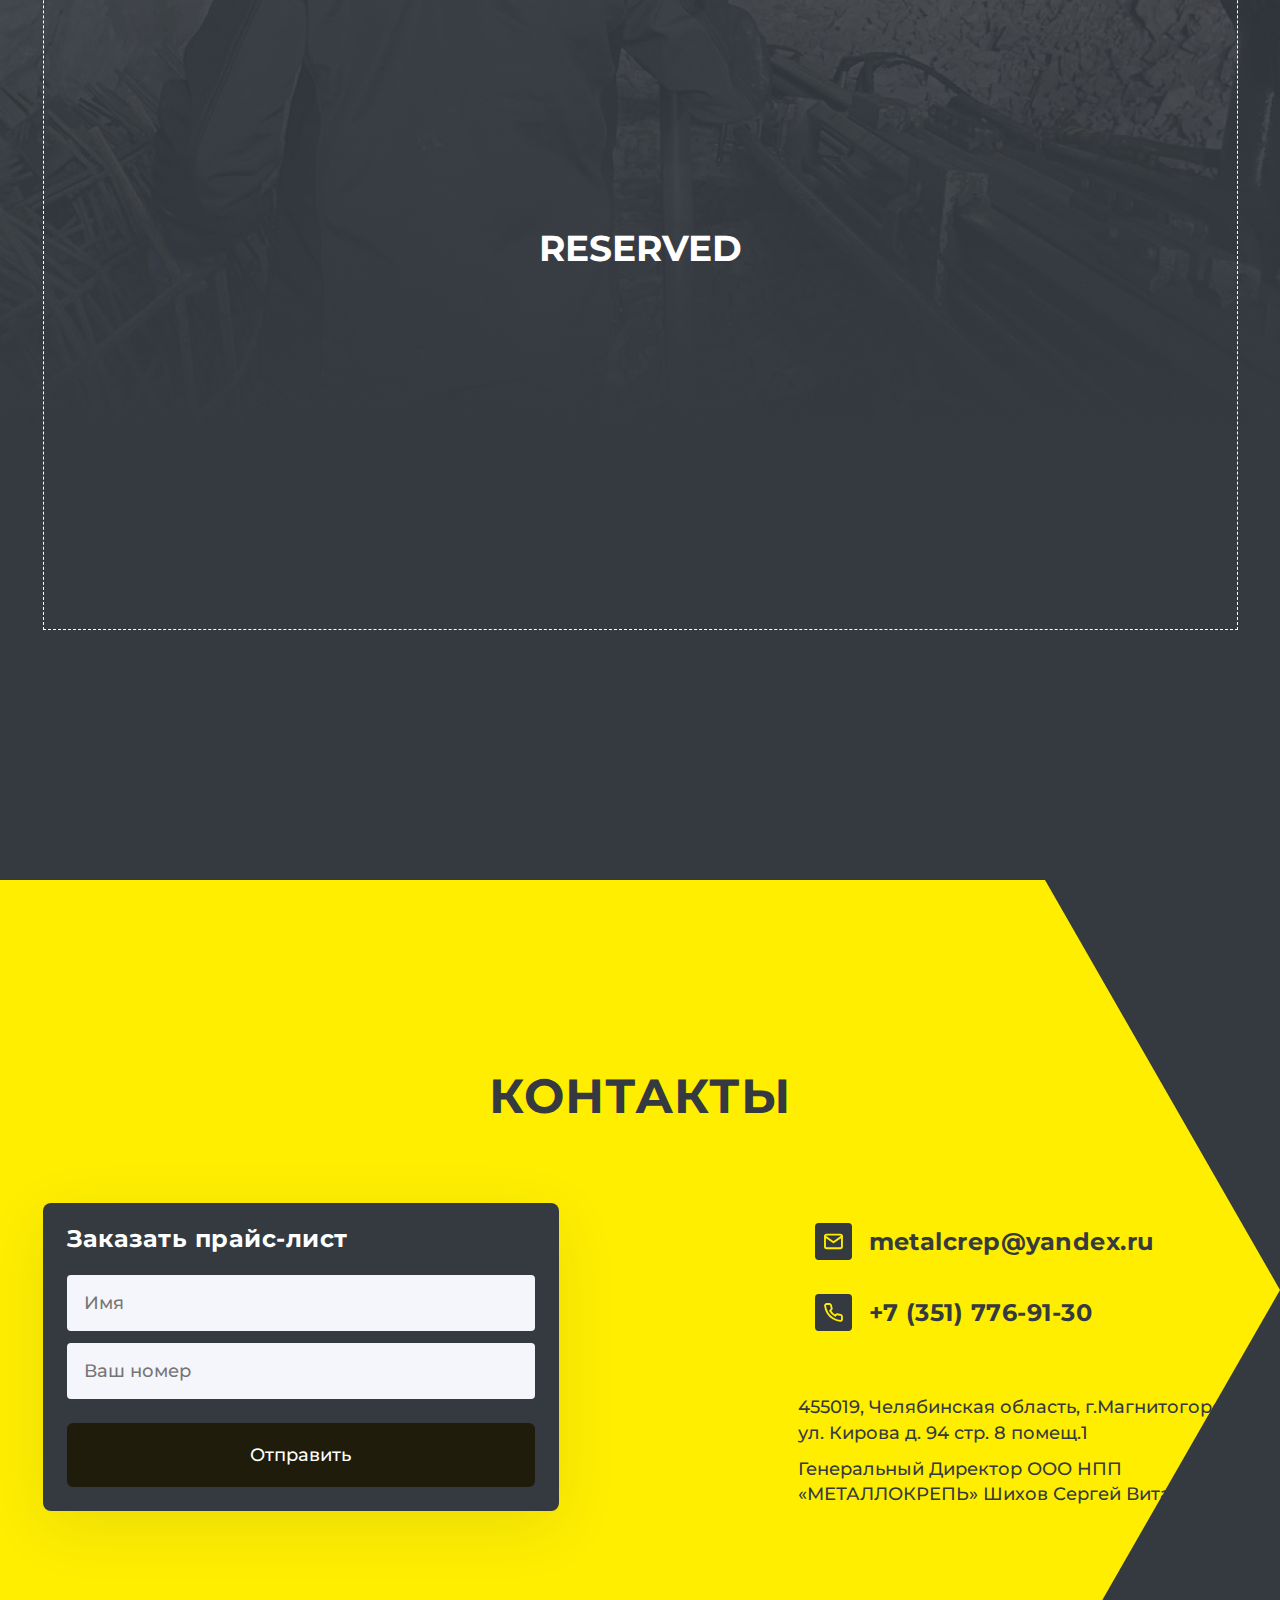
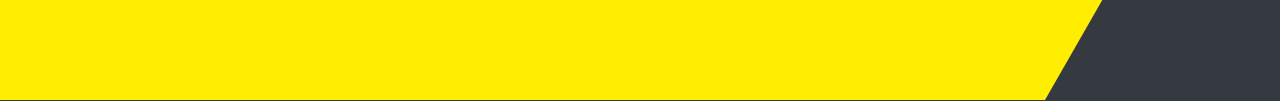
==== commit 770ebff3: "feat: add footer html css, add hot-fixes" ====
--- a/front-page.html
+++ b/front-page.html
@@ -291,12 +291,40 @@
 							</li>
 						</ul>
 					</div>
-					<div class="reserved-area" style="height: 765px; border: 1px solid var(--additional-white); color:var(--additional-white); font-size: 72px; display: flex; align-items: center; justify-content: center; font-weight: 700; text-transform: uppercase;">reserved-area</div>
+					<div class="reserved-area" style="height: 765px; border: 1px dashed var(--additional-white); color:var(--additional-white); font-size: 36px; display: flex; align-items: center; justify-content: center; font-weight: 700; text-transform: uppercase;">reserved</div>
 				</div>
 			</section>
 		</main>
 		<footer class="footer">
 			<div class="footer__container">
+				<h2 class="footer__title section-title section-title_grey">Контакты</h2>
+				<div class="footer__content">
+					<div class="footer__form">
+						<form class="form-main" action="#">
+							<h3 class="form-main__title H3">Заказать прайс-лист</h3>
+							<input class="form-main__name B1" type="text" name="name" placeholder="Имя" required>
+							<input class="form-main__phonenumber B1" type="tel" name="phone" placeholder="Ваш номер" required>
+							<button name="form-sender" class="form-main__button button button_black" type="submit" value="ok">Отправить</button>
+						</form>
+					</div>
+					<div class="footer__contacts">
+						<div class="footer__contacts-email">
+							<div class="footer__contacts-email-body">								
+								<a href="mailto: metalcrep@yandex.ru" class="H3">metalcrep@yandex.ru</a>
+							</div>
+						</div>
+						<div class="footer__contacts-phone">
+							<div class="footer__contacts-phone-body">
+								<a href="tel: +73517769130" class="H3">+7 (351) 776-91-30</a>
+							</div>
+						</div>
+						<p class="footer__address P2">455019, Челябинская область, г.Магнитогорск, ул. Кирова д. 94 стр. 8 помещ.1</p>
+						<p class="footer__sign P2">Генеральный Директор ООО НПП «МЕТАЛЛОКРЕПЬ» Шихов Сергей Витальевич</p>
+					</div>
+				</div>
+				<div class="footer__arrow arrow-bg">
+					<span></span>
+				</div>
 			</div>
 		</footer>
 	</div>
--- a/assets/css/style.css
+++ b/assets/css/style.css
@@ -158,6 +158,79 @@
 }
 
 /* ---------- footer ---------- */
+.footer {
+  position: relative;
+  padding: 190px 0;
+}
+.footer__title {
+  position: relative;
+  z-index: 2;
+  margin: 0px 0px 80px 0px;
+}
+.footer__content {
+  position: relative;
+  z-index: 2;
+  display: flex;
+  align-items: center;
+  justify-content: space-between;
+}
+.footer__contacts {
+  flex: 0 1 440px;
+  color: var(--text-light);
+}
+.footer__contacts-email::before {
+  background-image: url("/assets/images/footer/icons/mail.svg");
+}
+.footer__contacts-phone {
+  margin: 0px 0px 47px 0px;
+}
+.footer__contacts-phone::before {
+  background-image: url("/assets/images/footer/icons/phone.svg");
+}
+.footer__contacts-email, .footer__contacts-phone {
+  display: flex;
+  align-items: center;
+  gap: 17px;
+  padding: 17px;
+}
+.footer__contacts-email a, .footer__contacts-phone a {
+  position: relative;
+  display: block;
+  color: inherit;
+}
+.footer__contacts-email a:not(:last-child), .footer__contacts-phone a:not(:last-child) {
+  margin: 0px 0px 10px 0px;
+}
+.footer__contacts-email a::before, .footer__contacts-phone a::before {
+  position: absolute;
+  content: "";
+  bottom: -5px;
+  left: 50%;
+  right: 50%;
+  height: 1px;
+  background-color: var(--text-light);
+  transition: left 0.3s, right 0.3s;
+}
+.footer__contacts-email a:hover::before, .footer__contacts-phone a:hover::before {
+  left: 0;
+  right: 0;
+}
+.footer__contacts-email::before, .footer__contacts-phone::before {
+  content: "";
+  width: 37px;
+  height: 37px;
+  border-radius: 3.705px;
+  background-color: var(--text-light);
+  background-position: center;
+  background-repeat: no-repeat;
+}
+.footer__address:not(:last-child), .footer__sign:not(:last-child) {
+  margin: 0px 0px 11px 0px;
+}
+.footer__arrow {
+  top: 0px;
+}
+
 .H2 {
   font-family: Montserrat;
   font-size: var(--size-large);
@@ -347,9 +420,6 @@
   background: var(--text-light);
   box-shadow: 0px 16px 64px 0px rgba(30, 47, 64, 0.09);
 }
-.form-main_hidden-caption .form-main__caption {
-  display: none;
-}
 .form-main__caption {
   color: var(--additional-white);
   margin: 0px 0px 20px 0px;
@@ -373,7 +443,7 @@
 .form-main__phonenumber {
   margin: 0px 0px 24px 0px;
 }
-.form-main__button {
+.form-main__button:not(:last-child) {
   margin: 0px 0px 22px 0px;
 }
 
@@ -728,6 +798,7 @@
   display: flex;
   align-items: center;
   justify-content: space-between;
+  margin: 0px 0px 109px 0px;
 }
 .about__description-info {
   flex: 0 1 645px;
